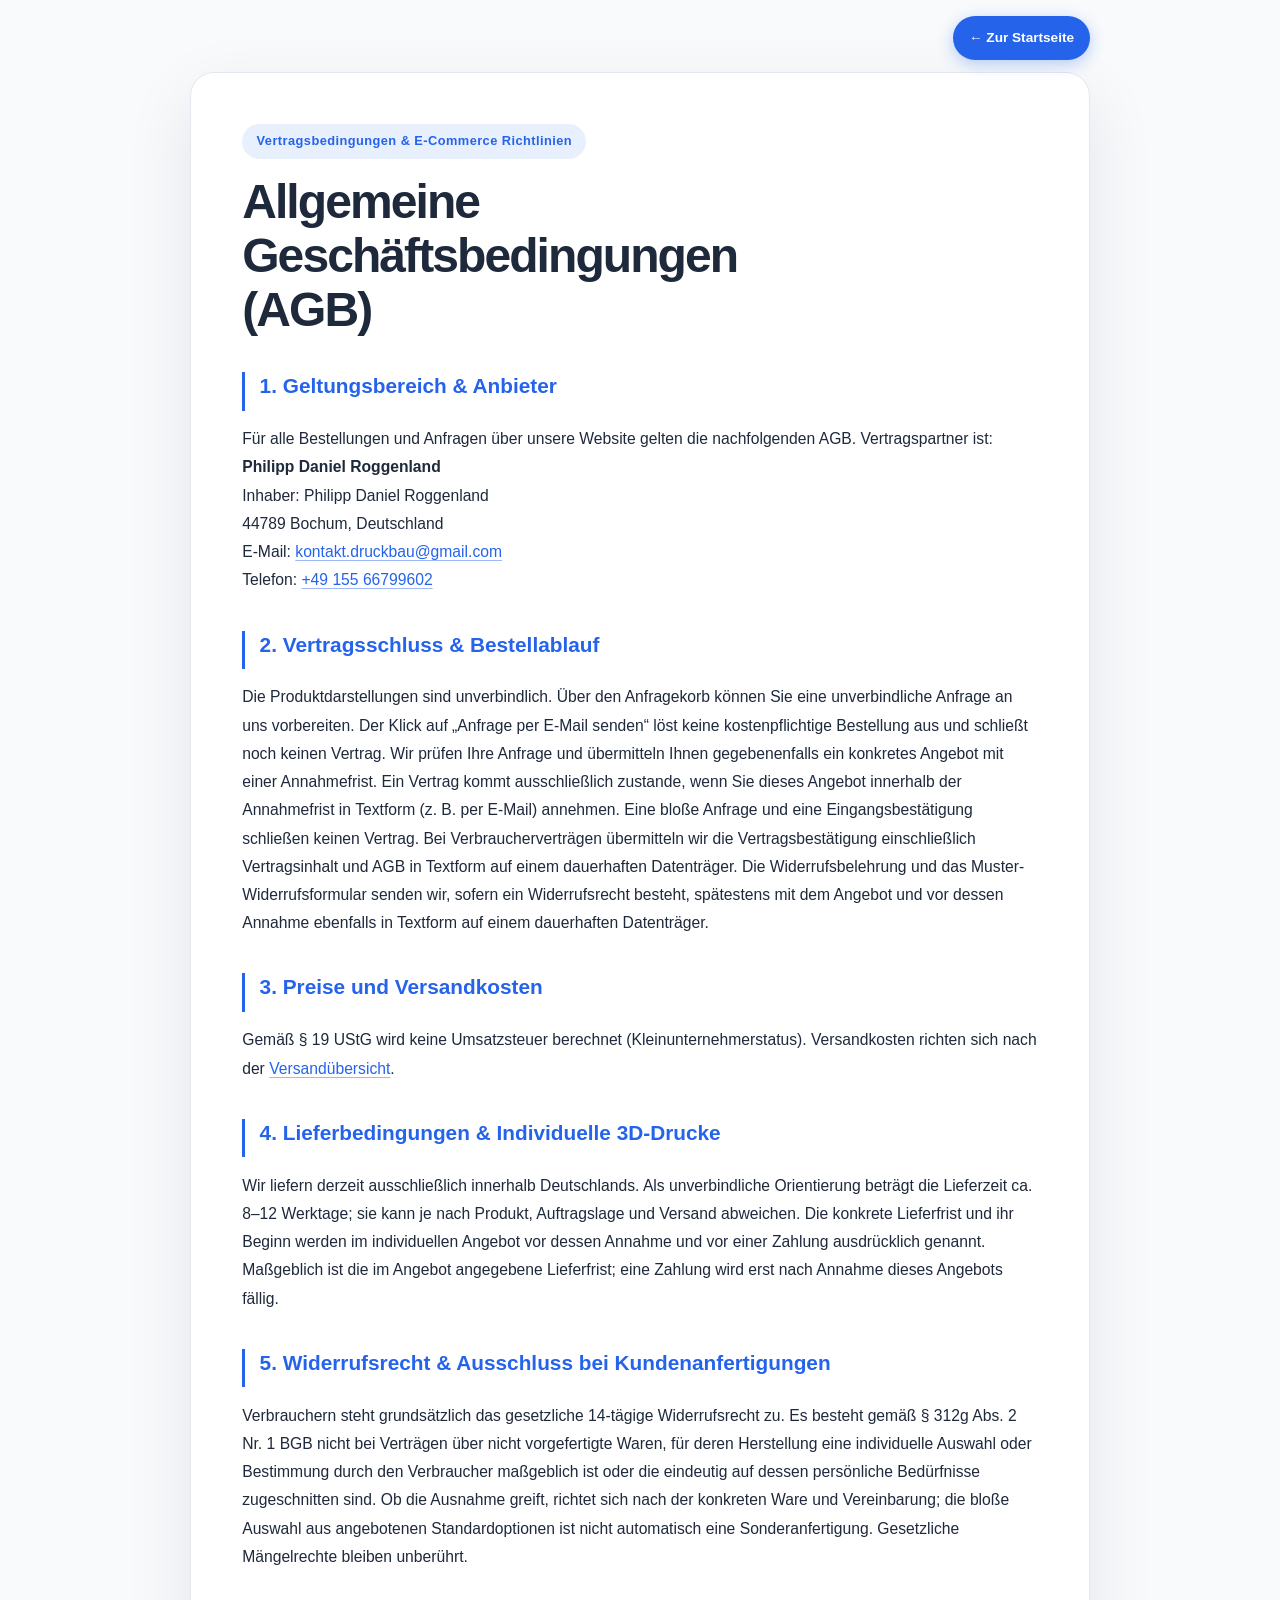
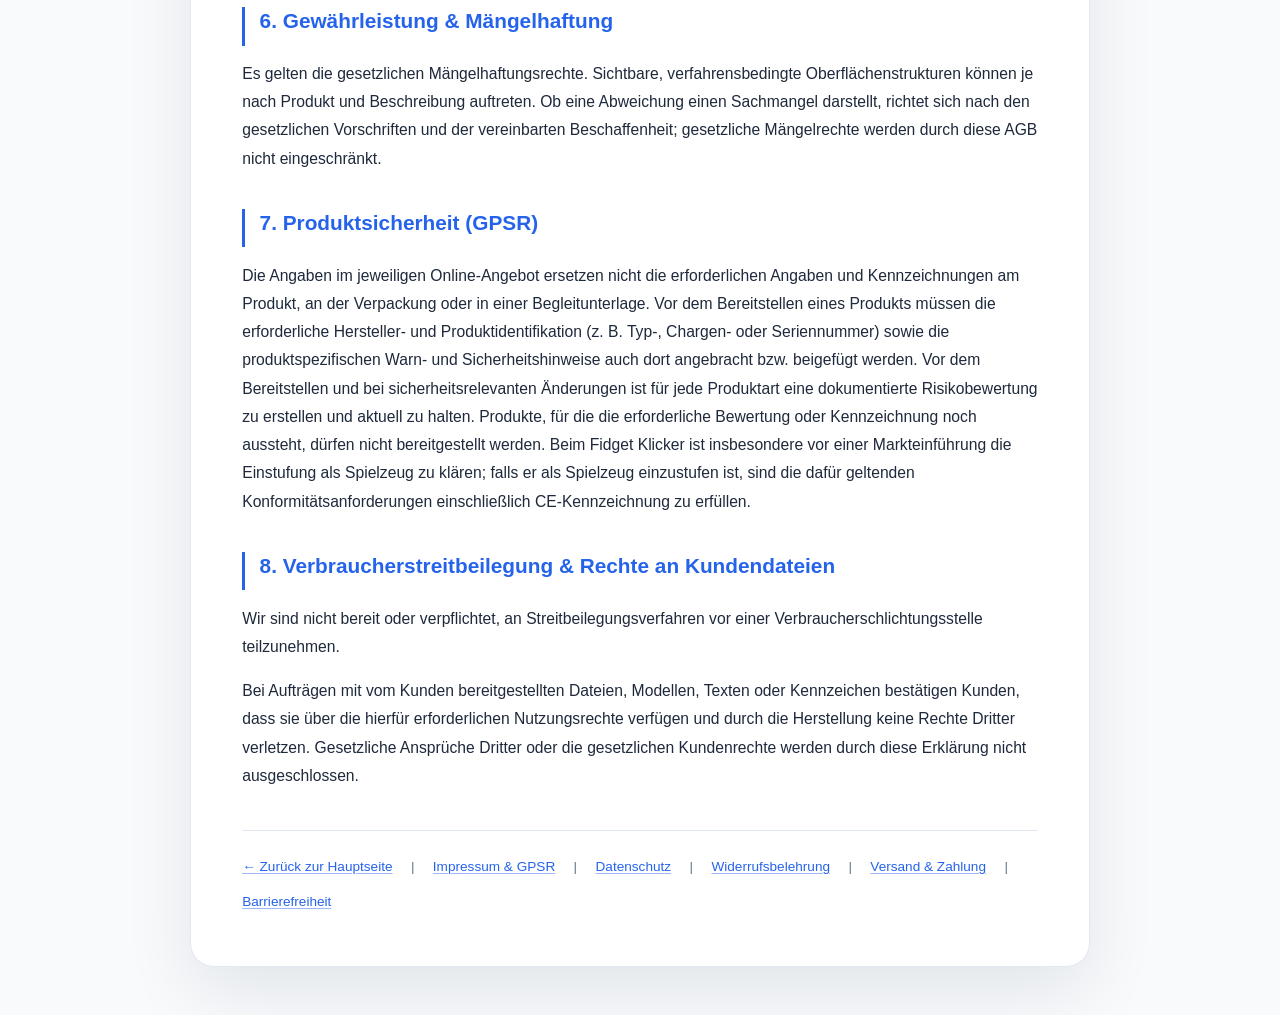
==== agb.html @ 166f6bcd "Add files via upload" ====
<!DOCTYPE html>
<html lang="de">

<head>
    <meta charset="UTF-8">
    <meta name="viewport" content="width=device-width, initial-scale=1.0">
    <title>Druckbau - Allgemeine Geschäftsbedingungen (AGB)</title>
    <link rel="icon" type="image/jpeg" href="logo.jpg">
    <link rel="stylesheet" href="style.css">
    <!-- Security Headers -->
    <meta http-equiv="Content-Security-Policy"
        content="default-src 'self'; script-src 'self'; style-src 'self' 'unsafe-inline'; font-src 'self'; img-src 'self' data:; connect-src 'self'; upgrade-insecure-requests;">
    <meta name="referrer" content="no-referrer-when-downgrade">
    <script src="legal-data.js"></script>
    <style>
        :root {
            --legal-bg: #f8fafc;
            --legal-card: #ffffff;
            --legal-text: #1e293b;
            --legal-muted: #64748b;
            --legal-border: #e2e8f0;
            --legal-primary: #2563eb;
        }

        [data-theme="dark"] {
            --legal-bg: #0f172a;
            --legal-card: #1e293b;
            --legal-text: #f8fafc;
            --legal-muted: #94a3b8;
            --legal-border: #334155;
            --legal-primary: #3b82f6;
        }

        body {
            background-color: var(--legal-bg);
            color: var(--legal-text);
            font-family: 'Inter', sans-serif;
            margin: 0;
            padding: 0;
        }

        .legal-container {
            max-width: 850px;
            margin: 3rem auto;
            padding: 2.5rem;
            background: var(--legal-card);
            border-radius: 16px;
            box-shadow: 0 10px 30px rgba(0, 0, 0, 0.05);
            border: 1px solid var(--legal-border);
        }

        .legal-badge {
            display: inline-block;
            padding: 0.35rem 0.85rem;
            background: rgba(37, 99, 235, 0.1);
            color: var(--legal-primary);
            border-radius: 50px;
            font-size: 0.8rem;
            font-weight: 600;
            margin-bottom: 1rem;
        }

        h1 {
            color: var(--legal-text);
            font-size: 2.2rem;
            margin-bottom: 1.5rem;
            font-weight: 800;
        }

        h2 {
            color: var(--legal-primary);
            font-size: 1.25rem;
            margin-top: 2rem;
            margin-bottom: 0.8rem;
            font-weight: 700;
            border-bottom: 1px solid var(--legal-border);
            padding-bottom: 0.4rem;
        }

        p, ul {
            color: var(--legal-text);
            line-height: 1.7;
            font-size: 0.95rem;
            margin-bottom: 1rem;
        }

        .back-home-fixed {
            position: fixed;
            top: 20px;
            right: 20px;
            background: var(--legal-primary);
            color: white;
            padding: 10px 22px;
            border-radius: 50px;
            text-decoration: none;
            font-weight: 600;
            box-shadow: 0 4px 15px rgba(37, 99, 235, 0.3);
            z-index: 1000;
            font-size: 0.85rem;
            transition: all 0.2s ease;
        }

        .back-home-fixed:hover {
            transform: translateY(-2px);
            box-shadow: 0 6px 20px rgba(37, 99, 235, 0.4);
        }

        a {
            color: var(--legal-primary);
            text-decoration: none;
        }
        a:hover {
            text-decoration: underline;
        }

        .footer-note {
            margin-top: 3rem;
            padding-top: 1.5rem;
            border-top: 1px solid var(--legal-border);
            font-size: 0.85rem;
            color: var(--legal-muted);
        }
    </style>
</head>

<body>
    <a href="index.html" class="back-home-fixed">← Zur Startseite</a>

    <main>
        <div class="legal-container">
            <div class="legal-badge">Vertragsbedingungen & E-Commerce Richtlinien</div>
            <h1>Allgemeine Geschäftsbedingungen (AGB)</h1>

            <h2>1. Geltungsbereich & Anbieter</h2>
            <p>
                Für alle Bestellungen und Anfragen über unsere Website gelten die nachfolgenden AGB. Vertragspartner ist:
                <br><strong><span data-legal="company-name">Philipp Daniel Roggenland</span></strong><br>
                Inhaber: <span data-legal="owner-name">Philipp Daniel Roggenland</span><br>
                <span data-legal="city-line">44789 Bochum, Deutschland</span><br>
                E-Mail: <a href="mailto:kontakt.druckbau@gmail.com" data-legal-mailto="email">kontakt.druckbau@gmail.com</a><br>
                Telefon: <a data-legal-tel="phone" href="tel:+4915566799602"><span data-legal="phone">+49 155 66799602</span></a>
            </p>

            <h2>2. Vertragsschluss & Bestellablauf</h2>
            <p>
                Die Produktdarstellungen sind unverbindlich. Über den Anfragekorb können Sie eine unverbindliche Anfrage an uns vorbereiten. Der Klick auf „Anfrage per E-Mail senden“ löst keine kostenpflichtige Bestellung aus und schließt noch keinen Vertrag. Wir prüfen Ihre Anfrage und übermitteln Ihnen gegebenenfalls ein konkretes Angebot mit einer Annahmefrist. Ein Vertrag kommt ausschließlich zustande, wenn Sie dieses Angebot innerhalb der Annahmefrist in Textform (z. B. per E-Mail) annehmen. Eine bloße Anfrage und eine Eingangsbestätigung schließen keinen Vertrag. Bei Verbraucherverträgen übermitteln wir die Vertragsbestätigung einschließlich Vertragsinhalt und AGB in Textform auf einem dauerhaften Datenträger. Die Widerrufsbelehrung und das Muster-Widerrufsformular senden wir, sofern ein Widerrufsrecht besteht, spätestens mit dem Angebot und vor dessen Annahme ebenfalls in Textform auf einem dauerhaften Datenträger.
            </p>

            <h2>3. Preise und Versandkosten</h2>
            <p>
                <span data-legal="vat-notice">Gemäß § 19 UStG wird keine Umsatzsteuer berechnet (Kleinunternehmerstatus).</span> Versandkosten richten sich nach der <a href="versand.html">Versandübersicht</a>.
            </p>

            <h2>4. Lieferbedingungen & Individuelle 3D-Drucke</h2>
            <p>
                Wir liefern derzeit ausschließlich innerhalb Deutschlands. Als unverbindliche Orientierung beträgt die Lieferzeit ca. 8–12 Werktage; sie kann je nach Produkt, Auftragslage und Versand abweichen. Die konkrete Lieferfrist und ihr Beginn werden im individuellen Angebot vor dessen Annahme und vor einer Zahlung ausdrücklich genannt. Maßgeblich ist die im Angebot angegebene Lieferfrist; eine Zahlung wird erst nach Annahme dieses Angebots fällig.
            </p>

            <h2>5. Widerrufsrecht & Ausschluss bei Kundenanfertigungen</h2>
            <p>
                Verbrauchern steht grundsätzlich das gesetzliche 14-tägige Widerrufsrecht zu. Es besteht gemäß § 312g Abs. 2 Nr. 1 BGB nicht bei Verträgen über nicht vorgefertigte Waren, für deren Herstellung eine individuelle Auswahl oder Bestimmung durch den Verbraucher maßgeblich ist oder die eindeutig auf dessen persönliche Bedürfnisse zugeschnitten sind. Ob die Ausnahme greift, richtet sich nach der konkreten Ware und Vereinbarung; die bloße Auswahl aus angebotenen Standardoptionen ist nicht automatisch eine Sonderanfertigung. Gesetzliche Mängelrechte bleiben unberührt.
            </p>

            <h2>6. Gewährleistung & Mängelhaftung</h2>
            <p>
                Es gelten die gesetzlichen Mängelhaftungsrechte. Sichtbare, verfahrensbedingte Oberflächenstrukturen können je nach Produkt und Beschreibung auftreten. Ob eine Abweichung einen Sachmangel darstellt, richtet sich nach den gesetzlichen Vorschriften und der vereinbarten Beschaffenheit; gesetzliche Mängelrechte werden durch diese AGB nicht eingeschränkt.
            </p>

            <h2>7. Produktsicherheit (GPSR)</h2>
            <p>
                Die Angaben im jeweiligen Online-Angebot ersetzen nicht die erforderlichen Angaben und Kennzeichnungen am Produkt, an der Verpackung oder in einer Begleitunterlage. Vor dem Bereitstellen eines Produkts müssen die erforderliche Hersteller- und Produktidentifikation (z. B. Typ-, Chargen- oder Seriennummer) sowie die produktspezifischen Warn- und Sicherheitshinweise auch dort angebracht bzw. beigefügt werden. Vor dem Bereitstellen und bei sicherheitsrelevanten Änderungen ist für jede Produktart eine dokumentierte Risikobewertung zu erstellen und aktuell zu halten. Produkte, für die die erforderliche Bewertung oder Kennzeichnung noch aussteht, dürfen nicht bereitgestellt werden. Beim Fidget Klicker ist insbesondere vor einer Markteinführung die Einstufung als Spielzeug zu klären; falls er als Spielzeug einzustufen ist, sind die dafür geltenden Konformitätsanforderungen einschließlich CE-Kennzeichnung zu erfüllen.
            </p>

            <h2>8. Verbraucherstreitbeilegung & Rechte an Kundendateien</h2>
            <p>
                Wir sind nicht bereit oder verpflichtet, an Streitbeilegungsverfahren vor einer Verbraucherschlichtungsstelle teilzunehmen.
            </p>
            <p>
                Bei Aufträgen mit vom Kunden bereitgestellten Dateien, Modellen, Texten oder Kennzeichen bestätigen Kunden, dass sie über die hierfür erforderlichen Nutzungsrechte verfügen und durch die Herstellung keine Rechte Dritter verletzen. Gesetzliche Ansprüche Dritter oder die gesetzlichen Kundenrechte werden durch diese Erklärung nicht ausgeschlossen.
            </p>

            <div class="footer-note">
                <a href="index.html">← Zurück zur Hauptseite</a> | <a href="impressum.html">Impressum & GPSR</a> | <a href="datenschutz.html">Datenschutz</a> | <a href="widerruf.html">Widerrufsbelehrung</a> | <a href="versand.html">Versand & Zahlung</a> | <a href="barrierefreiheit.html">Barrierefreiheit</a>
            </div>
        </div>
    </main>
</body>

</html>
---- style.css ----
:root {
    --primary-blue: #2563eb;
    --primary-dark: #1d4ed8;
    --white: #ffffff;
    --bg-light: #f8fafc;
    --bg-white: #ffffff; --bg-card: #ffffff;
    --text-dark: #1e293b;
    --text-light: #64748b;
    --border-color: #e2e8f0;
    --success-color: #10b981;
    --error-color: #ef4444;
    --warning-color: #f59e0b;
    --info-color: #3b82f6;
    --card-shadow: 0 4px 6px -1px rgb(0 0 0 / 0.1);
    --nav-bg: rgba(255, 255, 255, 0.9);
    --accent-blue: #e7f1ff;
    --shadow: 0 4px 6px rgba(0, 0, 0, 0.1);
    --transition: all 0.3s cubic-bezier(0.4, 0, 0.2, 1);
}

[data-theme="dark"] {
    --bg-light: #0f172a;
    --bg-white: #1e293b; --bg-card: #1e293b;
    --text-dark: #f8fafc;
    --text-light: #cbd5e1;
    --border-color: #334155;
    --card-shadow: 0 4px 6px -1px rgb(0 0 0 / 0.5);
    --nav-bg: rgba(15, 23, 42, 0.9);
}

* {
    margin: 0;
    padding: 0;
    box-sizing: border-box;
    font-family: 'Segoe UI', 'Inter', sans-serif;
    transition: background-color 0.3s ease, color 0.3s ease, border-color 0.3s ease;
}

body {
    background-color: var(--bg-light);
    color: var(--text-dark);
    display: flex;
    flex-direction: column;
    min-height: 100vh;
    line-height: 1.6;
}

/* Navbar */
nav {
    background-color: var(--nav-bg);
    padding: 0.5rem 5%;
    display: flex;
    justify-content: space-between;
    align-items: center;
    box-shadow: var(--shadow);
    position: sticky;
    top: 0;
    z-index: 1000;
    backdrop-filter: blur(10px);
    border-bottom: 1px solid var(--border-color);
}

.nav-left {
    display: flex;
    align-items: center;
    gap: 1rem;
}

.logo {
    height: 80px;
    width: auto;
}

.nav-links {
    display: flex;
    gap: 2rem;
    list-style: none;
}

.nav-links li a {
    text-decoration: none;
    color: var(--text-dark);
    font-weight: 500;
    font-size: 1rem;
    display: block;
    padding: 0.5rem 0.2rem;
    transition: var(--transition);
}

.nav-links li a:hover,
.nav-links li a.active {
    color: var(--primary-blue);
}

.cart-icon-container {
    position: relative;
    cursor: pointer;
}

.cart-icon-container svg {
    width: 24px;
    height: 24px;
    color: var(--text-dark);
    transition: var(--transition);
}

.cart-icon-container:hover svg {
    color: var(--primary-blue);
}

.cart-count {
    position: absolute;
    top: -8px;
    right: -8px;
    background-color: var(--primary-blue);
    color: var(--white);
    font-size: 0.75rem;
    width: 18px;
    height: 18px;
    border-radius: 50%;
    display: flex;
    justify-content: center;
    align-items: center;
}

.wishlist-icon-container {
    position: relative;
    cursor: pointer;
    margin-right: 0.5rem;
}

.wishlist-icon-container svg {
    width: 24px;
    height: 24px;
    color: var(--text-dark);
    transition: var(--transition);
}

.wishlist-icon-container:hover svg {
    color: #ff4757;
}

.wishlist-count {
    position: absolute;
    top: -8px;
    right: -8px;
    background-color: #ff4757;
    color: var(--white);
    font-size: 0.75rem;
    width: 18px;
    height: 18px;
    border-radius: 50%;
    display: flex;
    justify-content: center;
    align-items: center;
}

/* Dropdown Menu Styles */
.dropdown {
    position: relative;
}

.dropdown-toggle {
    display: flex;
    align-items: center;
    gap: 0.3rem;
    cursor: pointer;
}

.arrow {
    font-size: 0.7rem;
    transition: transform 0.3s ease;
}

.dropdown:hover .arrow {
    transform: rotate(180deg);
}

.dropdown-menu {
    position: absolute;
    top: calc(100% - 5px);
    left: 50%;
    transform: translateX(-50%) translateY(10px);
    background-color: var(--nav-bg);
    min-width: 220px;
    box-shadow: var(--shadow);
    border: 1px solid var(--border-color);
    border-radius: 8px;
    list-style: none;
    padding: 0.5rem 0;
    opacity: 0;
    visibility: hidden;
    transition: var(--transition);
    backdrop-filter: blur(10px);
    z-index: 1001;
}

/* Bridge the gap between link and menu */
.dropdown::after {
    content: '';
    position: absolute;
    top: 100%;
    left: 0;
    width: 100%;
    height: 15px;
    background: transparent;
    display: none;
}

.dropdown:hover::after {
    display: block;
}

.dropdown:hover .dropdown-menu,
.dropdown.show .dropdown-menu {
    opacity: 1;
    visibility: visible;
    transform: translateX(-50%) translateY(0);
}

.dropdown.show .arrow {
    transform: rotate(180deg);
}

.dropdown-menu li {
    width: 100%;
}

.dropdown-menu li a {
    display: block;
    padding: 0.8rem 1.5rem;
    width: 100%;
    color: var(--text-dark);
}

.dropdown-menu li a:hover {
    background-color: var(--accent-blue);
    color: var(--primary-blue);
}

[data-theme="dark"] .dropdown-menu {
    background-color: var(--nav-bg);
}

/* Sections */
main {
    flex: 1;
}

section {
    display: none;
    padding: 2rem 5%;
    animation: fadeIn 0.5s ease;
}

section.active {
    display: block;
}

@keyframes fadeIn {
    from {
        opacity: 0;
        transform: translateY(10px);
    }

    to {
        opacity: 1;
        transform: translateY(0);
    }
}

/* Home Section */
#home {
    position: relative;
    min-height: 85vh;
    display: flex;
    flex-direction: column;
    justify-content: center;
    align-items: center;
    text-align: center;
    color: var(--white);
    background: linear-gradient(135deg, rgba(15, 23, 42, 0.8), rgba(29, 78, 216, 0.7)), url('background.png');
    background-size: cover;
    background-position: center;
    padding: 4rem 1.5rem;
    gap: 2.5rem;
}

.hero-content {
    max-width: 800px;
    display: flex;
    flex-direction: column;
    align-items: center;
}

.hero-badge {
    display: inline-flex;
    align-items: center;
    gap: 0.5rem;
    padding: 0.45rem 1.25rem;
    background: rgba(255, 255, 255, 0.15);
    backdrop-filter: blur(12px);
    -webkit-backdrop-filter: blur(12px);
    border: 1px solid rgba(255, 255, 255, 0.25);
    border-radius: 50px;
    font-size: 0.85rem;
    font-weight: 600;
    color: #f1f5f9;
    margin-bottom: 1.5rem;
    box-shadow: 0 4px 20px rgba(0, 0, 0, 0.1);
}

.gradient-text {
    background: linear-gradient(135deg, #60a5fa, #ffffff);
    -webkit-background-clip: text;
    -webkit-text-fill-color: transparent;
}

#home h1 {
    font-size: 3.5rem;
    font-weight: 800;
    margin-bottom: 0.8rem;
    line-height: 1.15;
    text-shadow: 0 2px 10px rgba(0, 0, 0, 0.3);
}

#home .hero-subtitle {
    font-size: 1.35rem;
    font-weight: 500;
    opacity: 0.95;
    margin-bottom: 0.8rem;
}

#home .hero-description {
    font-size: 1.05rem;
    line-height: 1.6;
    opacity: 0.85;
    max-width: 620px;
    margin-bottom: 2rem;
}

.social-links-row {
    display: flex;
    gap: 1rem;
    justify-content: center;
    flex-wrap: wrap;
    align-items: center;
}

.social-link-item {
    display: inline-flex;
    align-items: center;
    gap: 0.6rem;
    padding: 0.7rem 1.4rem;
    background: rgba(255, 255, 255, 0.12);
    backdrop-filter: blur(12px);
    -webkit-backdrop-filter: blur(12px);
    border: 1px solid rgba(255, 255, 255, 0.2);
    border-radius: 50px;
    text-decoration: none;
    font-weight: 600;
    font-size: 0.9rem;
    color: white;
    transition: all 0.3s cubic-bezier(0.4, 0, 0.2, 1);
}

.social-link-item:hover {
    transform: translateY(-3px);
    background: rgba(255, 255, 255, 0.22);
    border-color: rgba(255, 255, 255, 0.4);
    box-shadow: 0 8px 25px rgba(0, 0, 0, 0.25);
}

.social-link-item.youtube svg { color: #ff4d4d; }
.social-link-item.discord svg { color: #5865F2; }
.social-link-item.instagram svg { color: #f472b6; }

/* Products Section */
.products-grid {
    display: grid;
    grid-template-columns: repeat(auto-fit, minmax(280px, 1fr));
    gap: 2rem;
    margin-top: 2rem;
}

.product-card {
    background: var(--bg-white);
    border-radius: 20px;
    padding: 1.5rem;
    box-shadow: 0 8px 24px rgba(0,0,0,0.04);
    transition: all 0.4s cubic-bezier(0.165, 0.84, 0.44, 1);
    border: 1px solid var(--border-color);
    display: flex;
    flex-direction: column;
    justify-content: space-between;
    position: relative;
}

.product-card--custom {
    grid-column: 1 / -1;
    border: 1px solid color-mix(in srgb, var(--primary-blue) 48%, var(--border-color));
    background: var(--bg-white);
    scroll-margin-top: 1.25rem;
    overflow: hidden;
    gap: 0.45rem;
    box-shadow: 0 16px 44px rgba(37, 99, 235, 0.1);
}

.custom-card-header {
    display: flex;
    align-items: center;
    justify-content: space-between;
    gap: 1.5rem;
    margin: -1.5rem -1.5rem 0.55rem;
    padding: 1.5rem;
    border-bottom: 1px solid var(--border-color);
    background:
        radial-gradient(ellipse at top right, color-mix(in srgb, var(--primary-blue) 13%, transparent), transparent 62%),
        var(--bg-light);
}

.custom-card-heading {
    min-width: 0;
}

.custom-card-heading .product-category {
    margin: 0.55rem 0 0.35rem;
    color: var(--primary-blue);
    font-weight: 700;
}

.custom-card-heading h3 {
    margin: 0 0 0.4rem;
    color: var(--text-dark);
    font-size: clamp(1.35rem, 3vw, 1.8rem);
}

.custom-card-heading p {
    max-width: 62ch;
    margin: 0;
    color: var(--text-light);
    line-height: 1.55;
}

.custom-card-meta {
    display: grid;
    flex: 0 0 auto;
    gap: 0.5rem;
    justify-items: end;
}

.custom-price-tag,
.custom-delivery-tag {
    padding: 0.55rem 0.8rem;
    border: 1px solid var(--border-color);
    border-radius: 999px;
    background: var(--bg-white);
    color: var(--text-dark);
    font-size: 0.82rem;
    font-weight: 700;
    text-align: center;
}

.custom-price-tag {
    border-color: color-mix(in srgb, var(--primary-blue) 36%, var(--border-color));
    color: var(--primary-blue);
}

.custom-product-badge {
    display: inline-flex;
    align-items: center;
    width: fit-content;
    padding: 0.3rem 0.65rem;
    border-radius: 999px;
    background: var(--primary-blue);
    color: #fff;
    font-size: 0.78rem;
    font-weight: 700;
}

.custom-inquiry-note {
    margin: 0.25rem 0 0.35rem;
    padding: 0.7rem 0.85rem;
    border-left: 3px solid var(--primary-blue);
    border-radius: 0 8px 8px 0;
    background: var(--bg-light);
    color: var(--text-dark);
    font-size: 0.88rem;
    line-height: 1.5;
}

.custom-rights-warning,
.custom-withdrawal-note {
    margin: 0.2rem 0;
    padding: 0.8rem 0.9rem;
    border: 1px solid var(--border-color);
    border-radius: 8px;
    background: var(--bg-light);
    color: var(--text-dark);
    font-size: 0.86rem;
    line-height: 1.5;
}

.custom-project-section {
    display: block !important;
    flex: 0 0 100%;
    width: 100%;
    margin-top: 0.5rem;
    border-radius: 20px;
    background: var(--bg-white);
    color: var(--text-dark);
    text-align: left;
}

#home #custom {
    display: block !important;
}

.custom-project-intro {
    width: min(100%, 1100px);
    margin: 0 auto;
}

.custom-project-eyebrow {
    display: inline-block;
    margin-bottom: 0.5rem;
    color: var(--primary-blue);
    font-size: 0.85rem;
    font-weight: 700;
    letter-spacing: 0.04em;
    text-transform: uppercase;
}

.custom-project-section h2,
.custom-project-section h3 {
    color: var(--text-dark);
}

.custom-project-section h2 {
    margin: 0 0 0.75rem;
    font-size: clamp(1.8rem, 4vw, 2.5rem);
}

.custom-project-section h3 {
    margin: 1.5rem 0 0.8rem;
}

.custom-project-section p {
    color: var(--text-light);
    line-height: 1.6;
}

.custom-process-grid {
    display: grid;
    grid-template-columns: repeat(3, minmax(0, 1fr));
    gap: 1rem;
    margin: 1rem 0 1.25rem;
}

.custom-process-step {
    padding: 1rem;
    border: 1px solid var(--border-color);
    border-radius: 12px;
    background: var(--bg-light);
}

.custom-process-step h4 {
    margin: 0 0 0.5rem;
    color: var(--text-dark);
}

.custom-process-step p {
    margin: 0;
    font-size: 0.9rem;
}

.custom-project-cta {
    display: inline-block;
    text-decoration: none;
}

.custom-project-form {
    display: grid;
    gap: 1rem;
    margin-top: 1rem;
}

.custom-form-group {
    display: grid;
    gap: 0.9rem;
    min-width: 0;
    margin: 0;
    padding: 1rem 1.1rem 1.1rem;
    border: 1px solid var(--border-color);
    border-radius: 12px;
    background: var(--bg-light);
}

.custom-form-group > legend {
    padding: 0 0.45rem;
    color: var(--text-dark);
    font-size: 1rem;
    font-weight: 700;
}

.custom-form-group .custom-field {
    min-width: 0;
}

.custom-project-form .option-group {
    display: flex;
    flex-direction: column;
    gap: 0.35rem;
}

.custom-project-form label,
.custom-choice-fieldset legend {
    color: var(--text-dark);
    font-size: 0.92rem;
    font-weight: 600;
}

.custom-project-form .qty-input {
    width: 100%;
    min-height: 44px;
    padding: 0.65rem 0.75rem;
    border: 1px solid var(--border-color);
    border-radius: 8px;
    background: var(--bg-white);
    color: var(--text-dark);
    font: inherit;
}

.custom-project-form textarea.qty-input {
    min-height: 110px;
    resize: vertical;
}

.custom-form-row {
    display: grid;
    grid-template-columns: repeat(2, minmax(0, 1fr));
    gap: 1rem;
}

.custom-measurement-row {
    grid-template-columns: minmax(0, 1fr) minmax(110px, 0.35fr);
}

.custom-required-note,
.field-hint {
    margin: 0;
    color: var(--text-light);
    font-size: 0.82rem;
    line-height: 1.45;
}

.custom-choice-fieldset {
    display: flex;
    flex-wrap: wrap;
    gap: 0.75rem 1.25rem;
    margin: 0;
    padding: 0.9rem;
    border: 1px solid var(--border-color);
    border-radius: 8px;
}

.custom-choice-fieldset legend {
    padding: 0 0.25rem;
}

.custom-choice-option {
    display: flex;
    align-items: flex-start;
    gap: 0.55rem;
    min-height: 24px;
    font-weight: 400 !important;
    line-height: 1.45;
}

.custom-choice-option input {
    flex: 0 0 auto;
    width: 18px;
    height: 18px;
    margin: 0.1rem 0 0;
    accent-color: var(--primary-blue);
}

.custom-rights-field {
    padding: 0.8rem;
    border: 1px solid var(--border-color);
    border-radius: 8px;
}

.custom-project-form .form-error {
    display: block;
    min-height: 0;
    color: #b91c1c;
}

.custom-project-form .qty-input.error {
    border-color: #b91c1c;
}

[data-theme="dark"] .custom-project-form .form-error {
    color: #fca5a5;
}

.custom-project-form .qty-input:focus-visible,
.custom-choice-option input:focus-visible,
.custom-project-cta:focus-visible,
.hero-btn:focus-visible {
    outline: 3px solid var(--primary-blue);
    outline-offset: 3px;
}

.product-card--custom .add-custom-btn {
    min-height: 50px;
    border-radius: 10px;
    font-size: 1rem !important;
    font-weight: 700;
    box-shadow: 0 6px 16px rgba(37, 99, 235, 0.18);
}

.checkout-custom-details {
    margin: 0.35rem 0 0.6rem;
    padding-left: 0.8rem;
    color: var(--text-light);
    font-size: 0.88rem;
    line-height: 1.55;
}

.product-card::after {
    content: '';
    position: absolute;
    top: 0; left: 0; right: 0; bottom: 0;
    border-radius: 20px;
    box-shadow: 0 20px 40px rgba(37, 99, 235, 0.12);
    opacity: 0;
    transition: all 0.4s cubic-bezier(0.165, 0.84, 0.44, 1);
    z-index: -1;
}

.product-card:hover {
    transform: translateY(-8px) scale(1.01);
}

.product-card:hover::after {
    opacity: 1;
}

.product-gallery {
    margin-bottom: 1rem;
}

.main-image-container {
    position: relative;
    overflow: hidden;
    border-radius: 12px;
    background: #f8f8f8;
    aspect-ratio: 1 / 1;
    display: flex;
    align-items: center;
    justify-content: center;
}

.product-card--coming-soon .main-img {
    filter: blur(8px);
    opacity: 0.82;
    transform: scale(1.2);
}

.product-card--coming-soon {
    align-self: start;
    height: fit-content;
    justify-content: flex-start;
}

.product-card--coming-soon .product-gallery {
    width: 100%;
}

.product-card--coming-soon .main-image-container {
    aspect-ratio: 4 / 3;
}

.coming-soon-badge {
    position: absolute;
    z-index: 6;
    top: 50%;
    left: 50%;
    padding: 0.65rem 1.4rem;
    transform: translate(-50%, -50%) rotate(-6deg);
    background: #ffdc00;
    color: #282000;
    border: 3px solid #fff;
    border-radius: 8px;
    box-shadow: 0 6px 20px rgba(0, 0, 0, 0.28);
    font-size: 1.15rem;
    font-weight: 900;
    letter-spacing: 0.14em;
    text-shadow: 0 1px 0 rgba(255, 255, 255, 0.35);
}

.coming-soon-message {
    margin: 0.35rem 0 0;
    padding: 0.75rem 0.85rem;
    border-left: 4px solid #e4bd00;
    border-radius: 6px;
    background: #fff8cc;
    color: #493d00;
    font-size: 0.9rem;
    font-weight: 600;
    line-height: 1.45;
}

.product-card--coming-soon .product-info {
    margin-top: 0.25rem;
}

.product-card--coming-soon .product-category {
    margin-bottom: 0.25rem;
}

.product-card--coming-soon h3 {
    margin-bottom: 0.4rem;
}

.product-compliance-info {
    display: block;
    margin-top: 0.8rem;
    padding: 0;
    border: 1px solid var(--border-color);
    border-radius: 12px;
    background: var(--bg-light);
    color: var(--text-dark);
    font-size: 0.78rem;
    line-height: 1.55;
    animation: none;
}

.product-compliance-summary {
    padding: 0.85rem 0.9rem;
    color: var(--text-dark);
    font-weight: 700;
    cursor: pointer;
    list-style: none;
}

.product-compliance-summary::-webkit-details-marker {
    display: none;
}

.product-compliance-summary::after {
    content: "+";
    float: right;
    margin-left: 0.75rem;
    color: var(--primary-blue);
    font-size: 1rem;
    line-height: 1.2;
}

.product-compliance-info[open] .product-compliance-summary::after {
    content: "−";
}

.product-compliance-content {
    padding: 0 0.9rem 0.9rem;
}

.product-compliance-content .product-safety-info {
    margin: 0 0 0.75rem;
    color: var(--text-dark);
}

.product-manufacturer-details {
    display: grid;
    gap: 0.45rem;
    margin: 0;
}

.product-manufacturer-details > div {
    display: grid;
    grid-template-columns: minmax(7.5rem, 0.8fr) minmax(0, 1.5fr);
    gap: 0.6rem;
}

.product-manufacturer-details dt {
    color: var(--text-light);
    font-weight: 700;
}

.product-manufacturer-details dd {
    margin: 0;
    overflow-wrap: anywhere;
}

.product-manufacturer-details a {
    color: var(--primary-blue);
    text-decoration: underline;
    text-underline-offset: 0.15em;
}

.product-classification-note {
    margin: 0 0 0.75rem;
    padding: 0.7rem;
    border-left: 3px solid #d6a900;
    border-radius: 5px;
    background: #fff8cc;
    color: #493d00;
}

@media (max-width: 600px) {
    .product-manufacturer-details > div {
        grid-template-columns: 1fr;
        gap: 0.1rem;
    }
}

.main-img {
    width: 100%;
    height: 100%;
    object-fit: contain;
    transition: transform 0.3s ease;
}

.thumbnail-row {
    display: flex;
    gap: 8px;
    margin-top: 8px;
    overflow-x: auto;
    padding-bottom: 5px;
}

.thumbnail {
    width: 60px;
    height: 60px;
    object-fit: cover;
    border-radius: 8px;
    cursor: pointer;
    border: 2px solid transparent;
    transition: all 0.2s ease;
    opacity: 0.7;
}

.thumbnail:hover {
    opacity: 1;
    transform: scale(1.05);
}

.thumbnail.active {
    border-color: var(--primary-blue);
    opacity: 1;
    box-shadow: 0 0 8px rgba(0, 174, 239, 0.4);
}

.wishlist-btn {
    position: absolute;
    top: 1rem;
    right: 1rem;
    background: white;
    border: 1px solid var(--border-color);
    border-radius: 50%;
    width: 36px;
    height: 36px;
    display: flex;
    justify-content: center;
    align-items: center;
    cursor: pointer;
    z-index: 10;
    transition: var(--transition);
    box-shadow: var(--shadow);
}

.wishlist-btn svg {
    width: 20px;
    height: 20px;
    color: var(--text-light);
}

.wishlist-btn.active svg {
    color: #ff4757;
    fill: #ff4757;
}

.wishlist-btn:hover {
    transform: scale(1.1);
}

.product-card h3 {
    color: var(--primary-blue);
    margin-bottom: 0.5rem;
}

.price {
    font-size: 1.25rem;
    font-weight: bold;
    color: var(--text-dark);
    margin-bottom: 1.5rem;
    display: block;
}

.product-options {
    margin-bottom: 1.5rem;
}

.option-group {
    margin-bottom: 1rem;
}

.option-group label {
    display: block;
    margin-bottom: 0.5rem;
    font-size: 0.9rem;
    color: var(--text-light);
}

.gallery-container {
    position: relative;
    overflow: hidden;
    border-radius: 8px;
    margin-bottom: 1rem;
}

.tint-layer {
    position: absolute;
    top: 0;
    left: 0;
    width: 100%;
    height: 100%;
    pointer-events: none;
    z-index: 5;
    mix-blend-mode: multiply;
    /* Or 'color' / 'overlay' depending on look */
    transition: background 0.5s ease;
    border-radius: 8px;
}

select,
.qty-input {
    width: 100%;
    padding: 0.8rem;
    border: 1px solid #ddd;
    border-radius: 6px;
    background-color: #f9f9f9;
    font-size: 1rem;
}

.color-preview-container {
    display: flex;
    align-items: center;
    gap: 10px;
}

.color-preview {
    width: 24px;
    height: 24px;
    border-radius: 50%;
    border: 1px solid #ddd;
    box-shadow: inset 0 2px 4px rgba(0, 0, 0, 0.1);
}

/* Colors for preview */
.preview-blue {
    background-color: #00AEEF;
}

.preview-white {
    background-color: #ffffff;
}

.preview-black {
    background-color: #000000;
}

.preview-green {
    background-color: #28a745;
}

.preview-orange {
    background-color: #fd7e14;
}

.preview-trans-blue {
    background-color: rgba(0, 0, 255, 0.5);
    background-image: linear-gradient(45deg, #ccc 25%, transparent 25%, transparent 75%, #ccc 75%, #ccc), linear-gradient(45deg, #ccc 25%, transparent 25%, transparent 75%, #ccc 75%, #ccc);
    background-size: 10px 10px;
    background-position: 0 0, 5px 5px;
    box-shadow: inset 0 0 0 20px rgba(0, 174, 239, 0.6);
    /* Cyan-Blue tint */
}

.preview-trans-green {
    background-color: rgba(0, 255, 0, 0.5);
    background-image: linear-gradient(45deg, #ccc 25%, transparent 25%, transparent 75%, #ccc 75%, #ccc), linear-gradient(45deg, #ccc 25%, transparent 25%, transparent 75%, #ccc 75%, #ccc);
    background-size: 10px 10px;
    background-position: 0 0, 5px 5px;
    box-shadow: inset 0 0 0 20px rgba(40, 167, 69, 0.6);
}

.preview-trans-yellow {
    background-color: rgba(255, 255, 0, 0.5);
    background-image: linear-gradient(45deg, #ccc 25%, transparent 25%, transparent 75%, #ccc 75%, #ccc), linear-gradient(45deg, #ccc 25%, transparent 25%, transparent 75%, #ccc 75%, #ccc);
    background-size: 10px 10px;
    background-position: 0 0, 5px 5px;
    box-shadow: inset 0 0 0 20px rgba(255, 255, 0, 0.6);
}

.preview-trans-red {
    background-color: rgba(255, 0, 0, 0.5);
    background-image: linear-gradient(45deg, #ccc 25%, transparent 25%, transparent 75%, #ccc 75%, #ccc), linear-gradient(45deg, #ccc 25%, transparent 25%, transparent 75%, #ccc 75%, #ccc);
    background-size: 10px 10px;
    background-position: 0 0, 5px 5px;
    box-shadow: inset 0 0 0 20px rgba(220, 53, 69, 0.6);
}

.preview-grey {
    background-color: #808080;
}

.preview-brown {
    background-color: #8B4513;
}

.preview-custom {
    background: conic-gradient(red, orange, yellow, green, blue, indigo, violet, red);
}

.warning-msg {
    margin-top: 5px;
    font-size: 0.85rem;
    color: #856404;
    background-color: #fff3cd;
    border: 1px solid #ffeeba;
    padding: 8px;
    border-radius: 4px;
}

.file-warning-box {
    margin-top: 10px;
    font-size: 0.85rem;
    color: #856404;
    background-color: #fff3cd;
    border: 1px solid #ffeeba;
    padding: 10px;
    border-radius: 8px;
    display: flex;
    align-items: flex-start;
    gap: 10px;
    line-height: 1.4;
    word-wrap: break-word;
    /* Ensure single long words break if needed */
    overflow-wrap: anywhere;
}

.file-warning-box span {
    flex: 1;
    min-width: 0;
    /* Critical for flex child wrapping */
}

.file-warning-box svg {
    flex-shrink: 0;
    margin-top: 2px;
}

.selected-files-list {
    margin-top: 8px;
    font-size: 0.85rem;
    color: var(--text-dark);
    max-height: 100px;
    overflow-y: auto;
    padding-left: 1.2rem;
}

.selected-files-list li {
    margin-bottom: 4px;
    display: flex;
    justify-content: space-between;
    align-items: center;
    background: #fff;
    padding: 4px 8px;
    border-radius: 4px;
    border: 1px solid #ddd;
}

.remove-file-btn {
    background: none;
    border: none;
    color: #dc3545;
    cursor: pointer;
    font-weight: bold;
    padding: 0 4px;
    font-size: 1.1rem;
    line-height: 1;
}

.remove-file-btn:hover {
    color: #a71d2a;
    transform: scale(1.2);
}

.add-btn {
    width: 100%;
    padding: 1rem;
    background-color: var(--primary-blue);
    color: var(--white);
    border: none;
    border-radius: 6px;
    font-weight: 600;
    cursor: pointer;
    transition: var(--transition);
}

.add-btn:hover {
    background-color: var(--secondary-blue);
}

/* Wishlist Section */
.wishlist-empty {
    text-align: center;
    padding: 3rem;
    background: var(--bg-white);
    border-radius: 12px;
    box-shadow: var(--shadow);
}

.wishlist-empty h2 {
    margin-bottom: 1rem;
    color: var(--text-light);
}

/* Cart Section */
.cart-container {
    max-width: 800px;
    margin: 0 auto;
    background: var(--white);
    padding: 2rem;
    border-radius: 12px;
    box-shadow: var(--shadow);
}

.cart-items {
    margin-bottom: 2rem;
}

.cart-item {
    display: flex;
    justify-content: space-between;
    align-items: center;
    padding: 1rem 0;
    border-bottom: 1px solid #eee;
}

.cart-item-details h4 {
    color: var(--text-dark);
}

.cart-item-info {
    font-size: 0.9rem;
    color: var(--text-light);
}

.remove-btn {
    background: none;
    border: none;
    cursor: pointer;
    color: #dc3545;
    padding: 0.5rem;
    transition: var(--transition);
}

.remove-btn:hover {
    color: #bd2130;
    transform: scale(1.1);
}

.cart-summary {
    background-color: var(--accent-blue);
    padding: 1.5rem;
    border-radius: 8px;
}

.summary-row {
    display: flex;
    justify-content: space-between;
    margin-bottom: 0.5rem;
    color: var(--text-dark);
}

.summary-row.total {
    margin-top: 1rem;
    padding-top: 1rem;
    border-top: 1px solid #ccc;
    font-weight: bold;
    font-size: 1.2rem;
    color: var(--primary-blue);
}

.checkout-btn {
    width: 100%;
    margin-top: 1.5rem;
    padding: 1rem;
    background-color: var(--primary-blue);
    color: var(--white);
    border: none;
    border-radius: 6px;
    font-weight: bold;
    font-size: 1.1rem;
    cursor: pointer;
    transition: var(--transition);
}

.checkout-btn:hover {
    background-color: var(--secondary-blue);
}

/* Contact Section */
.contact-container {
    max-width: 600px;
    margin: 0 auto;
    background: var(--white);
    padding: 3rem;
    border-radius: 12px;
    box-shadow: var(--shadow);
    text-align: center;
}

.contact-form {
    display: flex;
    flex-direction: column;
    gap: 1rem;
    margin-top: 2rem;
}

.contact-form textarea {
    width: 100%;
    padding: 1rem;
    border: 1px solid #ddd;
    border-radius: 6px;
    min-height: 150px;
    margin-bottom: 1rem;
    font-size: 1rem;
}

.contact-btn {
    padding: 1rem;
    background-color: var(--primary-blue);
    color: var(--white);
    border: none;
    border-radius: 6px;
    font-weight: bold;
    cursor: pointer;
    transition: var(--transition);
    text-decoration: none;
    display: inline-block;
}

.contact-btn:hover {
    background-color: var(--secondary-blue);
}

.hp-field {
    position: absolute;
    left: -5000px;
    top: auto;
    width: 1px;
    height: 1px;
    overflow: hidden;
}

/* Responsive */
@media (max-width: 768px) {
    nav {
        flex-direction: column;
        gap: 1rem;
    }

    .nav-links {
        gap: 1rem;
        flex-wrap: wrap;
        justify-content: center;
    }
    
    .dropdown {
        width: 100%;
        text-align: center;
    }
    
    .dropdown-menu {
        position: static;
        transform: none;
        box-shadow: none;
        border: none;
        visibility: hidden;
        opacity: 0;
        height: 0;
        overflow: hidden;
        padding: 0;
        width: 100%;
    }
    .dropdown.show .dropdown-menu {
        visibility: visible;
        opacity: 1;
        height: auto;
        padding: 0.5rem 0;
    }

    #home h1 {
        font-size: 2.5rem;
    }

    /* Increase image sizes on mobile by reducing padding */
    section {
        padding: 1rem 3%;
    }

    .products-grid {
        gap: 1rem;
    }

    .product-card {
        padding: 0.8rem;
    }

    .thumbnail {
        width: 80px;
        height: 80px;
    }
}

/* Gallery Styles */
.gallery-container {
    width: 100%;
    overflow-x: auto;
    padding-bottom: 10px;
    margin-bottom: 1rem;
    -webkit-overflow-scrolling: touch;
    /* smooth scrolling on iOS */
    scrollbar-width: thin;
}

.gallery-slide {
    display: flex;
    gap: 10px;
}

.gallery-img {
    height: 100px;
    width: auto;
    cursor: pointer;
    border-radius: 4px;
    transition: transform 0.2s ease;
    display: block;
    /* Fix for whitespace */
    border: 1px solid #eee;
}

.gallery-item {
    position: relative;
    display: inline-block;
    flex-shrink: 0;
    cursor: pointer;
}

.maximize-icon {
    position: absolute;
    bottom: 5px;
    right: 5px;
    background-color: rgba(0, 0, 0, 0.6);
    color: white;
    width: 24px;
    height: 24px;
    border-radius: 4px;
    display: flex;
    justify-content: center;
    align-items: center;
    cursor: pointer;
    opacity: 0.8;
    transition: opacity 0.2s;
    /* pointer-events removed to ensure clicks work */
}

.gallery-item:hover .maximize-icon {
    opacity: 1;
    background-color: rgba(0, 123, 255, 0.8);
}

.gallery-item:hover .gallery-img {
    transform: scale(1.02);
    box-shadow: 0 2px 5px rgba(0, 0, 0, 0.2);
}

/* Lightbox Styles */
.lightbox {
    display: none;
    position: fixed;
    z-index: 1000;
    left: 0;
    top: 0;
    width: 100%;
    height: 100%;
    overflow: auto;
    background-color: rgba(0, 0, 0, 0.9);
    justify-content: center;
    align-items: center;
    flex-direction: column;
}

.lightbox-content {
    margin: auto;
    display: block;
    width: 80%;
    max-width: 900px;
    max-height: 80vh;
    object-fit: contain;
    border-radius: 8px;
    border: 2px solid white;
}

.close-lightbox {
    position: absolute;
    top: 25px;
    right: 35px;
    color: #f1f1f1;
    font-size: 40px;
    font-weight: bold;
    transition: 0.3s;
    cursor: pointer;
    z-index: 1001;
}


/* Footer */
footer {
    background-color: var(--bg-white);
    color: var(--primary-blue);
    padding: 4rem 5% 2rem 5%;
    margin-top: auto;
    border-top: 1px solid var(--border-color);
}

[data-theme="dark"] footer {
    color: var(--white);
}

.footer-container {
    display: grid;
    grid-template-columns: repeat(auto-fit, minmax(200px, 1fr));
    gap: 3rem;
    max-width: 1200px;
    margin: 0 auto 3rem auto;
}

.footer-col h3 {
    color: inherit;
    margin-bottom: 1.5rem;
    font-size: 1.2rem;
}

.footer-col p {
    font-size: 0.95rem;
    line-height: 1.6;
    margin-bottom: 1rem;
    color: inherit;
}

.footer-link {
    display: block;
    color: inherit;
    text-decoration: none;
    margin-bottom: 0.8rem;
    transition: var(--transition);
    opacity: 0.8;
}

.footer-link:hover {
    color: inherit;
    opacity: 1;
    padding-left: 5px;
}

.footer-col a {
    color: inherit;
    text-decoration: none;
    transition: var(--transition);
}

.footer-col a:hover {
    color: inherit;
    text-decoration: underline;
}

.footer-bottom {
    text-align: center;
    border-top: 1px solid var(--border-color);
    padding-top: 2rem;
}

.copyright {
    color: inherit;
    font-size: 0.85rem;
    opacity: 0.7;
}

/* Theme Toggle */
.theme-toggle {
    background: none;
    border: none;
    color: var(--text-dark);
    cursor: pointer;
    padding: 8px;
    border-radius: 50%;
    display: flex;
    align-items: center;
    justify-content: center;
    transition: var(--transition);
}

.theme-toggle:hover {
    background-color: var(--bg-light);
    transform: rotate(15deg);
}

[data-theme="dark"] .theme-toggle {
    color: #fbbf24;
}

/* Section Headers */
.section-title {
    text-align: center;
    margin-bottom: 2.5rem;
    color: var(--primary-blue);
    font-size: 2.5rem;
}

/* Process Section */
/* ... (existing process styles) ... */

/* Testimonials Section */
/* ... (existing testimonial styles) ... */

/* About Section */
.about-section {
    background-color: var(--white);
    padding: 4rem 5%;
}

.about-container {
    max-width: 1000px;
    margin: 0 auto;
    display: flex;
    align-items: center;
    gap: 4rem;
}

.about-text {
    flex: 1;
}

.about-text h3 {
    font-size: 1.8rem;
    color: var(--text-dark);
    margin-bottom: 1rem;
}

.about-text p {
    margin-bottom: 1rem;
    color: var(--text-light);
    font-size: 1.1rem;
}

.about-image {
    flex: 1;
    display: flex;
    justify-content: center;
}

.image-placeholder-box {
    width: 100%;
    max-width: 400px;
    height: 300px;
    background-color: var(--bg-light);
    border: 2px dashed var(--border-color);
    border-radius: 12px;
    display: flex;
    justify-content: center;
    align-items: center;
    color: var(--text-light);
    font-weight: bold;
}

@media (max-width: 768px) {
    .about-container {
        flex-direction: column-reverse;
        gap: 2rem;
        text-align: center;
    }

    .image-placeholder-box {
        height: 250px;
    }
}

/* FAQ Accordion */
.modal-overlay {
    position: fixed;
    top: 0;
    left: 0;
    width: 100%;
    height: 100%;
    background: rgba(0, 0, 0, 0.5);
    display: none;
    justify-content: center;
    align-items: center;
    z-index: 2000;
    backdrop-filter: blur(5px);
    opacity: 0;
    transition: opacity 0.3s ease;
}

.modal-overlay.show {
    display: flex;
    opacity: 1;
}

.modal-content {
    background: var(--bg-white);
    padding: 2rem;
    border-radius: 12px;
    width: 90%;
    max-width: 500px;
    position: relative;
    box-shadow: 0 10px 25px rgba(0, 0, 0, 0.2);
    transform: translateY(20px);
    transition: transform 0.3s ease;
}

.modal-overlay.show .modal-content {
    transform: translateY(0);
}

.close-modal {
    position: absolute;
    top: 10px;
    right: 15px;
    background: none;
    border: none;
    font-size: 2rem;
    cursor: pointer;
    color: var(--text-light);
}

/* Star Rating Input */
.star-rating {
    display: flex;
    flex-direction: row-reverse;
    justify-content: flex-end;
    gap: 0.5rem;
}

.star-rating input {
    display: none;
}

.star-rating label {
    font-size: 2rem;
    color: #ccc;
    cursor: pointer;
    transition: color 0.2s;
}

.star-rating input:checked~label,
.star-rating label:hover,
.star-rating label:hover~label {
    color: #fbbf24;
}

/* Product Reviews Display */
.product-rating-summary {
    display: flex;
    align-items: center;
    gap: 0.5rem;
    margin-bottom: 0.5rem;
    font-size: 0.9rem;
    color: var(--text-light);
}

.product-stars {
    color: #fbbf24;
}

.rate-btn {
    background: none;
    border: 1px solid var(--primary-blue);
    color: var(--primary-blue);
    padding: 4px 8px;
    border-radius: 4px;
    cursor: pointer;
    font-size: 0.8rem;
    margin-left: auto;
    transition: var(--transition);
}

.rate-btn:hover {
    background: var(--primary-blue);
    color: var(--white);
}

.user-reviews-list {
    margin-top: 1rem;
    border-top: 1px solid var(--border-color);
    padding-top: 1rem;
}

.user-review {
    background: var(--bg-light);
    padding: 0.8rem;
    border-radius: 8px;
    margin-bottom: 0.5rem;
    font-size: 0.9rem;
}

.review-header {
    display: flex;
    justify-content: space-between;
    margin-bottom: 0.2rem;
    font-weight: bold;
    color: var(--text-dark);
}

.review-date {
    font-size: 0.75rem;
    color: var(--text-light);
    font-weight: normal;
}

/* FAQ Accordion */
.testimonials-section {
    background-color: var(--bg-light);
    padding: 4rem 5%;
}

.testimonials-grid {
    display: grid;
    grid-template-columns: repeat(auto-fit, minmax(300px, 1fr));
    gap: 2rem;
    max-width: 1200px;
    margin: 0 auto;
}

.testimonial-card {
    background: var(--bg-white);
    padding: 2.5rem;
    border-radius: 16px;
    box-shadow: 0 10px 30px rgba(0,0,0,0.05);
    border: 1px solid var(--border-color);
    position: relative;
    transition: all 0.4s cubic-bezier(0.165, 0.84, 0.44, 1);
    display: flex;
    flex-direction: column;
}

.testimonial-card::after {
    content: '';
    position: absolute;
    top: 0; left: 0; right: 0; bottom: 0;
    border-radius: 16px;
    box-shadow: 0 15px 40px rgba(37, 99, 235, 0.1);
    opacity: 0;
    transition: all 0.4s cubic-bezier(0.165, 0.84, 0.44, 1);
    z-index: -1;
}

.testimonial-card:hover {
    transform: translateY(-8px);
}

.testimonial-card:hover::after {
    opacity: 1;
}

.quote-icon {
    font-size: 4rem;
    line-height: 1;
    color: var(--accent-blue);
    font-family: serif;
    position: absolute;
    top: 1rem;
    right: 1.5rem;
    opacity: 0.5;
}

.stars {
    color: #fbbf24;
    font-size: 1.2rem;
    margin-bottom: 1rem;
    letter-spacing: 2px;
}

.quote {
    font-style: italic;
    color: var(--text-dark);
    margin-bottom: 2rem;
    font-size: 1.05rem;
    line-height: 1.6;
    flex: 1;
}

.author-info {
    display: flex;
    align-items: center;
    gap: 1rem;
    border-top: 1px solid var(--border-color);
    padding-top: 1.5rem;
}

.author-avatar {
    width: 40px;
    height: 40px;
    border-radius: 50%;
    background: linear-gradient(135deg, var(--primary-blue), var(--primary-dark));
    color: white;
    display: flex;
    align-items: center;
    justify-content: center;
    font-weight: bold;
    font-size: 1.2rem;
}

.author {
    font-weight: bold;
    color: var(--text-dark);
    text-align: left;
    margin: 0;
}

.process-section {
    background-color: var(--white);
    margin-bottom: 2rem;
}

.process-grid {
    display: flex;
    justify-content: center;
    align-items: flex-start;
    gap: 2rem;
    flex-wrap: wrap;
    text-align: center;
    max-width: 1000px;
    margin: 0 auto;
}

.process-step {
    flex: 1;
    min-width: 250px;
    padding: 1rem;
    position: relative;
}

.process-icon {
    font-size: 3.5rem;
    margin-bottom: 1rem;
    background: var(--accent-blue);
    width: 100px;
    height: 100px;
    line-height: 100px;
    border-radius: 50%;
    margin: 0 auto 1.5rem auto;
    box-shadow: var(--card-shadow);
    transition: var(--transition);
}

.process-step:hover .process-icon {
    transform: scale(1.1) rotate(5deg);
    background: var(--primary-blue);
    color: var(--white);
}

.process-step h3 {
    color: var(--primary-blue);
    margin-bottom: 0.5rem;
}

.process-arrow {
    font-size: 2rem;
    color: var(--primary-blue);
    align-self: center;
    margin-top: -2rem;
    /* Align with icons */
}

@media (max-width: 768px) {
    .process-grid {
        flex-direction: column;
        align-items: center;
        gap: 1rem;
    }

    .process-arrow {
        transform: rotate(90deg);
        margin: 0.5rem 0;
    }
}

/* Material Section */
.material-grid {
    display: grid;
    grid-template-columns: repeat(auto-fit, minmax(280px, 1fr));
    gap: 2rem;
    margin-bottom: 4rem;
}

.material-card {
    background: var(--bg-white);
    padding: 2.5rem;
    border-radius: 20px;
    box-shadow: var(--card-shadow);
    text-align: center;
    border: 1px solid var(--border-color);
    transition: var(--transition);
}

.material-icon {
    font-size: 3rem;
    margin-bottom: 1rem;
}

/* FAQ Accordion */
.faq-accordion {
    max-width: 800px;
    margin: 0 auto 4rem auto;
}

.faq-item {
    background: var(--bg-white);
    border-radius: 12px;
    margin-bottom: 1rem;
    overflow: hidden;
    box-shadow: var(--card-shadow);
    border: 1px solid var(--border-color);
}

.faq-question {
    width: 100%;
    padding: 1.25rem 2rem;
    text-align: left;
    background: none;
    border: none;
    color: var(--text-dark);
    font-size: 1.1rem;
    font-weight: 600;
    cursor: pointer;
    display: flex;
    justify-content: space-between;
    align-items: center;
}

.faq-question::after {
    content: '+';
    font-size: 1.5rem;
    color: var(--primary-blue);
}

.faq-item.active .faq-question::after {
    content: '−';
}

.faq-answer {
    max-height: 0;
    overflow: hidden;
    transition: max-height 0.3s ease-out;
}

.faq-answer p {
    padding: 0 2rem 1.25rem 2rem;
    color: var(--text-light);
}

.faq-item.active .faq-answer {
    max-height: 200px;
}

/* Showcase Section */
.showcase-grid {
    display: grid;
    grid-template-columns: repeat(auto-fit, minmax(250px, 1fr));
    gap: 1.5rem;
    margin-bottom: 4rem;
}

.showcase-item {
    position: relative;
    border-radius: 12px;
    overflow: hidden;
    aspect-ratio: 1;
    box-shadow: var(--card-shadow);
}

.showcase-item img {
    width: 100%;
    height: 100%;
    object-fit: cover;
    transition: var(--transition);
}

.showcase-overlay {
    position: absolute;
    bottom: 0;
    left: 0;
    right: 0;
    background: linear-gradient(transparent, rgba(0, 0, 0, 0.8));
    color: white;
    padding: 1rem;
    text-align: center;
    opacity: 0;
    transition: var(--transition);
}

.showcase-item:hover img {
    transform: scale(1.1);
}

.showcase-item:hover .showcase-overlay {
    opacity: 1;
}

/* 3D Preview */
.model-viewer-wrapper {
    width: 100%;
    height: 500px;
    background: var(--bg-white);
    border-radius: 20px;
    border: 1px solid var(--border-color);
    box-shadow: var(--card-shadow);
    overflow: hidden;
}

model-viewer {
    width: 100%;
    height: 100%;
    background-color: var(--bg-white);
}

.model-placeholder {
    height: 100%;
    display: flex;
    align-items: center;
    justify-content: center;
    color: var(--text-light);
}

    font-size: 1rem;
    cursor: pointer;
    transition: var(--transition);
    flex: 1;
}

.cookie-btn-secondary:hover {
    background-color: var(--bg-light);
    color: var(--text-dark);
    border-color: var(--text-light);
}

/* ============================================
   NEW FEATURES STYLES
   ============================================ */

/* Language Switcher */
.language-switcher {
    display: flex;
    gap: 0.5rem;
    align-items: center;
}

.lang-btn {
    background: none;
    border: 2px solid transparent;
    padding: 0.3rem 0.6rem;
    border-radius: 6px;
    cursor: pointer;
    font-size: 1.2rem;
    transition: var(--transition);
    opacity: 0.6;
}

.lang-btn.active {
    opacity: 1;
    border-color: var(--primary-blue);
    background: var(--accent-blue);
}

.lang-btn:hover {
    opacity: 1;
    transform: scale(1.1);
}

/* Price Calculator */
.calculator-container {
    max-width: 600px;
    margin: 2rem auto;
    background: var(--bg-white);
    padding: 2.5rem;
    border-radius: 16px;
    box-shadow: var(--card-shadow);
    border: 1px solid var(--border-color);
}

.calc-input-group {
    margin-bottom: 1.5rem;
}

.calc-input-group label {
    display: block;
    margin-bottom: 0.5rem;
    font-weight: 600;
    color: var(--text-dark);
}

.calc-input-group input,
.calc-input-group select {
    width: 100%;
    padding: 0.8rem;
    border: 1px solid var(--border-color);
    border-radius: 8px;
    font-size: 1rem;
    background: var(--bg-light);
    transition: var(--transition);
}

.calc-input-group input:focus,
.calc-input-group select:focus {
    outline: none;
    border-color: var(--primary-blue);
    background: var(--white);
}

.calc-slider {
    width: 100%;
    height: 8px;
    border-radius: 5px;
    background: var(--bg-light);
    outline: none;
    -webkit-appearance: none;
    appearance: none;
}

.calc-slider::-webkit-slider-thumb {
    -webkit-appearance: none;
    cursor: pointer;
}

.calc-slider::-moz-range-thumb {
    width: 20px;
    height: 20px;
    border-radius: 50%;
    background: var(--primary-blue);
    cursor: pointer;
    border: none;
}

.slider-value {
    display: inline-block;
    margin-left: 1rem;
    font-weight: bold;
    color: var(--primary-blue);
}

.calc-result {
    margin-top: 2rem;
    padding: 1.5rem;
    background: var(--accent-blue);
    border-radius: 12px;
    text-align: center;
}

.calc-result h3 {
    color: var(--primary-blue);
    margin-bottom: 0.5rem;
}

.calc-price {
    font-size: 2.5rem;
    font-weight: bold;
    color: var(--primary-blue);
    margin: 1rem 0;
}

.calc-disclaimer {
    font-size: 0.85rem;
    color: var(--text-light);
    font-style: italic;
}

/* Material Comparison Table */
.comparison-table-container {
    overflow-x: auto;
    margin: 2rem auto;
    max-width: 1000px;
}

.comparison-table {
    width: 100%;
    border-collapse: collapse;
    background: var(--bg-white);
    border-radius: 12px;
    overflow: hidden;
    box-shadow: var(--card-shadow);
}

.comparison-table th,
.comparison-table td {
    padding: 1.2rem;
    text-align: center;
    border-bottom: 1px solid var(--border-color);
}

.comparison-table th {
    background: var(--primary-blue);
    color: var(--white);
    font-weight: 600;
    font-size: 1.1rem;
}

.comparison-table tr:hover {
    background: var(--bg-light);
}

.comparison-table td:first-child {
    font-weight: 600;
    text-align: left;
    color: var(--text-dark);
}

.rating-bar {
    display: inline-block;
    width: 100px;
    height: 8px;
    background: var(--bg-light);
    border-radius: 4px;
    position: relative;
    overflow: hidden;
}

.rating-fill {
    height: 100%;
    background: linear-gradient(90deg, #fbbf24, #f59e0b);
    border-radius: 4px;
    transition: width 0.3s ease;
}

/* Coupon Input */
.coupon-section {
    margin-top: 1.5rem;
    padding: 1rem;
    background: var(--bg-light);
    border-radius: 8px;
    border: 1px dashed var(--border-color);
}

.coupon-input-group {
    display: flex;
    gap: 0.5rem;
    margin-bottom: 0.5rem;
}

.coupon-input {
    flex: 1;
    padding: 0.6rem;
    border: 1px solid var(--border-color);
    border-radius: 6px;
    font-family: monospace;
    text-transform: uppercase;
}

.coupon-apply-btn {
    padding: 0.6rem 1.2rem;
    background: var(--primary-blue);
    color: var(--white);
    border: none;
    border-radius: 6px;
    cursor: pointer;
    font-weight: 600;
    transition: var(--transition);
}

.coupon-apply-btn:hover {
    background: var(--secondary-blue);
}

.coupon-applied {
    display: flex;
    justify-content: space-between;
    align-items: center;
    padding: 0.5rem;
    background: #d4edda;
    border: 1px solid #c3e6cb;
    border-radius: 6px;
    color: #155724;
}

.coupon-remove-btn {
    background: none;
    border: none;
    color: #721c24;
    cursor: pointer;
    font-weight: bold;
}

/* Seasonal Offer Banner */
.seasonal-offer-banner {
    background: linear-gradient(135deg, #667eea 0%, #764ba2 100%);
    color: white;
    padding: 1.5rem;
    border-radius: 12px;
    margin: 2rem auto;
    max-width: 800px;
    text-align: center;
    box-shadow: 0 10px 30px rgba(102, 126, 234, 0.3);
    animation: pulse 2s infinite;
}

@keyframes pulse {

    0%,
    100% {
        transform: scale(1);
    }

    50% {
        transform: scale(1.02);
    }
}

.offer-title {
    font-size: 1.8rem;
    font-weight: bold;
    margin-bottom: 0.5rem;
}

.offer-description {
    font-size: 1.1rem;
    margin-bottom: 1rem;
    opacity: 0.9;
}

.countdown-timer {
    display: flex;
    justify-content: center;
    gap: 1.5rem;
    margin-top: 1rem;
}

.countdown-item {
    background: rgba(255, 255, 255, 0.2);
    padding: 0.8rem 1.2rem;
    border-radius: 8px;
    backdrop-filter: blur(10px);
}

.countdown-number {
    display: block;
    font-size: 2rem;
    font-weight: bold;
}

.countdown-label {
    display: block;
    font-size: 0.8rem;
    opacity: 0.8;
}

/* Guarantee Badge */
.guarantee-section {
    background: linear-gradient(135deg, #11998e 0%, #38ef7d 100%);
    color: white;
    padding: 2rem;
    border-radius: 16px;
    margin: 3rem auto;
    max-width: 600px;
    text-align: center;
    box-shadow: 0 10px 30px rgba(17, 153, 142, 0.3);
}

.guarantee-icon {
    font-size: 3rem;
    margin-bottom: 1rem;
}

.guarantee-title {
    font-size: 1.8rem;
    font-weight: bold;
    margin-bottom: 0.5rem;
}

.guarantee-text {
    font-size: 1.1rem;
    opacity: 0.95;
}

/* Referral Program */
.referral-container {
    max-width: 600px;
    margin: 2rem auto;
    background: var(--bg-white);
    padding: 2rem;
    border-radius: 16px;
    box-shadow: var(--card-shadow);
    border: 2px solid var(--primary-blue);
}

.referral-link-box {
    display: flex;
    gap: 0.5rem;
    margin-top: 1rem;
}

.referral-link-input {
    flex: 1;
    padding: 0.8rem;
    border: 1px solid var(--border-color);
    border-radius: 8px;
    font-family: monospace;
    background: var(--bg-light);
}

.copy-link-btn {
    padding: 0.8rem 1.5rem;
    background: var(--primary-blue);
    color: white;
    border: none;
    border-radius: 8px;
    cursor: pointer;
    font-weight: 600;
    transition: var(--transition);
}

.copy-link-btn:hover {
    background: var(--secondary-blue);
    transform: translateY(-2px);
}

/* Enhanced Admin Analytics */
.analytics-grid {
    display: grid;
    grid-template-columns: repeat(auto-fit, minmax(250px, 1fr));
    gap: 1.5rem;
    margin: 2rem 0;
}

.analytics-card {
    background: var(--bg-white);
    padding: 1.5rem;
    border-radius: 12px;
    box-shadow: var(--card-shadow);
    border-left: 4px solid var(--primary-blue);
}

.analytics-card h4 {
    color: var(--text-light);
    font-size: 0.9rem;
    margin-bottom: 0.5rem;
    text-transform: uppercase;
}

.analytics-value {
    font-size: 2rem;
    font-weight: bold;
    color: var(--primary-blue);
}

.analytics-change {
    font-size: 0.85rem;
    margin-top: 0.5rem;
}

.analytics-change.positive {
    color: #10b981;
}

.analytics-change.negative {
    color: #ef4444;
}

.chart-container {
    background: var(--bg-white);
    padding: 2rem;
    border-radius: 12px;
    box-shadow: var(--card-shadow);
    margin: 2rem 0;
}

.chart-container canvas {
    max-height: 300px;
}

/* Print Time Badge */
.print-time-badge {
    display: inline-flex;
    align-items: center;
    gap: 0.3rem;
    padding: 0.3rem 0.8rem;
    background: var(--accent-blue);
    border-radius: 20px;
    font-size: 0.85rem;
    color: var(--primary-blue);
    font-weight: 600;
    margin-bottom: 0.5rem;
}

.print-time-icon {
    font-size: 1rem;
}

/* Push Notification Permission */
.notification-prompt {
    position: fixed;
    bottom: 20px;
    right: 20px;
    background: var(--bg-white);
    padding: 1.5rem;
    border-radius: 12px;
    box-shadow: 0 10px 30px rgba(0, 0, 0, 0.2);
    max-width: 350px;
    z-index: 1000;
    animation: slideIn 0.3s ease-out;
}

@keyframes slideIn {
    from {
        transform: translateX(400px);
        opacity: 0;
    }

    to {
        transform: translateX(0);
        opacity: 1;
    }
}

.notification-prompt h4 {
    margin-bottom: 0.5rem;
    color: var(--text-dark);
}

.notification-prompt p {
    margin-bottom: 1rem;
    color: var(--text-light);
    font-size: 0.9rem;
}

.notification-actions {
    display: flex;
    gap: 0.5rem;
}

.notification-actions button {
    flex: 1;
    padding: 0.6rem;
    border: none;
    border-radius: 6px;
    cursor: pointer;
    font-weight: 600;
    transition: var(--transition);
}

.notification-allow {
    background: var(--primary-blue);
    color: white;
}

.notification-deny {
    background: var(--bg-light);
    color: var(--text-dark);
}

/* Responsive Adjustments */
@media (max-width: 768px) {
    .countdown-timer {
        gap: 0.8rem;
    }

    .countdown-item {
        padding: 0.5rem 0.8rem;
    }

    .countdown-number {
        font-size: 1.5rem;
    }

    .analytics-grid {
        grid-template-columns: 1fr;
    }

    .comparison-table {
        font-size: 0.85rem;
    }

    .comparison-table th,
    .comparison-table td {
        padding: 0.8rem 0.5rem;
    }
}

/* Toast Notification System */
.toast-container {
    position: fixed;
    top: 80px;
    right: 20px;
    z-index: 10000;
    display: flex;
    flex-direction: column;
    gap: 10px;
    pointer-events: none;
}

.toast {
    background: var(--bg-white);
    border-left: 4px solid var(--primary-blue);
    border-radius: 8px;
    padding: 1rem 1.5rem;
    box-shadow: 0 4px 12px rgba(0, 0, 0, 0.15);
    min-width: 300px;
    max-width: 400px;
    pointer-events: all;
    animation: slideIn 0.3s ease-out;
    display: flex;
    align-items: center;
    gap: 12px;
    position: relative;
}

.toast.success {
    border-left-color: #10b981;
}

.toast.error {
    border-left-color: #ef4444;
}

.toast.warning {
    border-left-color: #f59e0b;
}

.toast.info {
    border-left-color: var(--primary-blue);
}

.toast-icon {
    font-size: 1.5rem;
    flex-shrink: 0;
}

.toast.success .toast-icon {
    color: #10b981;
}

.toast.error .toast-icon {
    color: #ef4444;
}

.toast.warning .toast-icon {
    color: #f59e0b;
}

.toast.info .toast-icon {
    color: var(--primary-blue);
}

.toast-content {
    flex: 1;
    color: var(--text-dark);
    font-size: 0.95rem;
    line-height: 1.4;
}

.toast-close {
    background: none;
    border: none;
    color: var(--text-light);
    cursor: pointer;
    font-size: 1.2rem;
    padding: 0;
    width: 24px;
    height: 24px;
    display: flex;
    align-items: center;
    justify-content: center;
    border-radius: 4px;
    transition: var(--transition);
}

.toast-close:hover {
    background: var(--bg-light);
    color: var(--text-dark);
}

@keyframes slideIn {
    from {
        transform: translateX(400px);
        opacity: 0;
    }

    to {
        transform: translateX(0);
        opacity: 1;
    }
}

@keyframes slideOut {
    from {
        transform: translateX(0);
        opacity: 1;
    }

    to {
        transform: translateX(400px);
        opacity: 0;
    }
}

.toast.removing {
    animation: slideOut 0.3s ease-in forwards;
}

@media (max-width: 768px) {
    .toast-container {
        right: 10px;
        left: 10px;
        top: 70px;
    }

    .toast {
        min-width: auto;
        max-width: none;
    }
}

/* Checkout Modal Styles */
.modal-overlay {
    position: fixed;
    top: 0;
    left: 0;
    width: 100%;
    height: 100%;
    background: rgba(0, 0, 0, 0.7);
    z-index: 9999;
    display: none;
    align-items: center;
    justify-content: center;
    animation: fadeIn 0.3s ease;
}

.modal-content {
    background: var(--bg-white);
    border-radius: 12px;
    padding: 2rem;
    max-width: 600px;
    width: 90%;
    max-height: 90vh;
    overflow-y: auto;
    position: relative;
    box-shadow: 0 10px 40px rgba(0, 0, 0, 0.3);
}

.modal-close {
    position: absolute;
    top: 1rem;
    right: 1rem;
    background: none;
    border: none;
    font-size: 2rem;
    color: var(--text-light);
    cursor: pointer;
    width: 40px;
    height: 40px;
    display: flex;
    align-items: center;
    justify-content: center;
    border-radius: 50%;
    transition: var(--transition);
}

.modal-close:hover {
    background: var(--bg-light);
    color: var(--text-dark);
}

.checkout-progress {
    display: flex;
    justify-content: space-between;
    margin-bottom: 2rem;
    position: relative;
}

.checkout-progress::before {
    content: '';
    position: absolute;
    top: 20px;
    left: 10%;
    right: 10%;
    height: 2px;
    background: var(--border-color);
    z-index: 0;
}

.progress-step {
    display: flex;
    flex-direction: column;
    align-items: center;
    gap: 0.5rem;
    position: relative;
    z-index: 1;
}

.step-number {
    width: 40px;
    height: 40px;
    border-radius: 50%;
    background: var(--bg-light);
    border: 2px solid var(--border-color);
    display: flex;
    align-items: center;
    justify-content: center;
    font-weight: 600;
    color: var(--text-light);
    transition: var(--transition);
}

.progress-step.active .step-number {
    background: var(--primary-blue);
    border-color: var(--primary-blue);
    color: white;
}

.progress-step.completed .step-number {
    background: #10b981;
    border-color: #10b981;
    color: white;
}

.step-label {
    font-size: 0.85rem;
    color: var(--text-light);
    font-weight: 500;
}

.progress-step.active .step-label {
    color: var(--primary-blue);
    font-weight: 600;
}

.checkout-step {
    animation: fadeIn 0.3s ease;
}

.form-row {
    display: flex;
    gap: 1rem;
    margin-bottom: 1.5rem;
}

.form-group {
    flex: 1;
    display: flex;
    flex-direction: column;
}

.form-group.half {
    flex: 1;
}

.form-group label {
    margin-bottom: 0.5rem;
    font-weight: 500;
    color: var(--text-dark);
    font-size: 0.95rem;
}

.form-input {
    padding: 0.8rem;
    border: 2px solid var(--border-color);
    border-radius: 6px;
    font-size: 1rem;
    transition: var(--transition);
    background: var(--bg-white);
    color: var(--text-dark);
}

.form-input:focus {
    outline: none;
    border-color: var(--primary-blue);
    box-shadow: 0 0 0 3px rgba(37, 99, 235, 0.1);
}

.form-input.error {
    border-color: #ef4444;
}

.form-input.success {
    border-color: #10b981;
}

.form-error {
    color: #ef4444;
    font-size: 0.85rem;
    margin-top: 0.3rem;
    min-height: 1.2rem;
}

.checkout-actions {
    display: flex;
    gap: 1rem;
    margin-top: 2rem;
}

.checkout-btn.secondary {
    background: var(--bg-light);
    color: var(--text-dark);
    border: 1px solid var(--border-color);
}

.checkout-btn.secondary:hover {
    background: var(--border-color);
}

.checkout-confirmation {
    text-align: center;
    padding: 2rem 0;
}

@media (max-width: 768px) {
    .form-row {
        flex-direction: column;
    }

    .checkout-progress {
        font-size: 0.85rem;
    }

    .step-number {
        width: 35px;
        height: 35px;
        font-size: 0.9rem;
    }

    .step-label {
        font-size: 0.75rem;
    }
}

/* Social Proof Counter */
.social-proof-counter {
    display: flex;
    gap: 2rem;
    justify-content: center;
    margin: 2rem 0;
    flex-wrap: wrap;
}

.counter-item {
    text-align: center;
    padding: 1.5rem;
    background: var(--bg-white);
    border-radius: 12px;
    box-shadow: 0 4px 12px rgba(0, 0, 0, 0.1);
    min-width: 150px;
    transition: var(--transition);
}

.counter-item:hover {
    transform: translateY(-5px);
    box-shadow: 0 6px 16px rgba(0, 0, 0, 0.15);
}

.counter-number {
    font-size: 2rem;
    font-weight: 700;
    color: var(--primary-blue);
    margin-bottom: 0.5rem;
}

.counter-label {
    font-size: 0.9rem;
    color: var(--text-light);
    font-weight: 500;
}

/* Urgency Notifications */
.urgency-notifications {
    position: fixed;
    bottom: 100px;
    left: 20px;
    z-index: 9997;
    max-width: 350px;
}

.urgency-notification {
    background: white;
    border-left: 4px solid #10b981;
    border-radius: 8px;
    padding: 1rem;
    margin-bottom: 0.5rem;
    box-shadow: 0 4px 12px rgba(0, 0, 0, 0.15);
    display: flex;
    align-items: center;
    gap: 1rem;
    animation: slideInLeft 0.4s ease-out;
}

@keyframes slideInLeft {
    from {
        transform: translateX(-400px);
        opacity: 0;
    }

    to {
        transform: translateX(0);
        opacity: 1;
    }
}

.urgency-notification.removing {
    animation: slideOutLeft 0.3s ease-in forwards;
}

@keyframes slideOutLeft {
    from {
        transform: translateX(0);
        opacity: 1;
    }

    to {
        transform: translateX(-400px);
        opacity: 0;
    }
}

.urgency-icon {
    font-size: 1.5rem;
    flex-shrink: 0;
}

.urgency-content {
    flex: 1;
}

.urgency-title {
    font-weight: 600;
    color: var(--text-dark);
    margin-bottom: 0.2rem;
}

.urgency-text {
    font-size: 0.85rem;
    color: var(--text-light);
}

@media (max-width: 768px) {
    .urgency-notifications {
        left: 10px;
        right: 10px;
        max-width: none;
        bottom: 90px;
    }

    .social-proof-counter {
        gap: 1rem;
    }

    .counter-item {
        min-width: 120px;
        padding: 1rem;
    }

    .counter-number {
        font-size: 1.5rem;
    }
}

/* Chat Widget Styles */
.chat-widget {
    position: fixed;
    bottom: 20px;
    right: 20px;
    z-index: 9998;
}

.chat-toggle {
    width: 60px;
    height: 60px;
    border-radius: 50%;
    background: linear-gradient(135deg, var(--primary-blue), #1e40af);
    border: none;
    color: white;
    cursor: pointer;
    box-shadow: 0 4px 12px rgba(37, 99, 235, 0.4);
    display: flex;
    align-items: center;
    justify-content: center;
    transition: var(--transition);
    position: relative;
}

.chat-toggle:hover {
    transform: scale(1.1);
    box-shadow: 0 6px 16px rgba(37, 99, 235, 0.5);
}

.chat-badge {
    position: absolute;
    top: -5px;
    right: -5px;
    background: #ef4444;
    color: white;
    border-radius: 50%;
    width: 24px;
    height: 24px;
    display: flex;
    align-items: center;
    justify-content: center;
    font-size: 0.75rem;
    font-weight: 600;
    border: 2px solid white;
}

.chat-window {
    position: absolute;
    bottom: 80px;
    right: 0;
    width: 380px;
    height: 550px;
    background: var(--bg-white);
    border-radius: 12px;
    box-shadow: 0 10px 40px rgba(0, 0, 0, 0.2);
    display: flex;
    flex-direction: column;
    overflow: hidden;
    animation: slideUp 0.3s ease-out;
}

@keyframes slideUp {
    from {
        opacity: 0;
        transform: translateY(20px);
    }

    to {
        opacity: 1;
        transform: translateY(0);
    }
}

.chat-header {
    background: linear-gradient(135deg, var(--primary-blue), #1e40af);
    color: white;
    padding: 1rem 1.5rem;
    display: flex;
    justify-content: space-between;
    align-items: center;
}

.chat-header h3 {
    margin: 0;
    font-size: 1.1rem;
}

.chat-close-btn {
    background: none;
    border: none;
    color: white;
    font-size: 1.8rem;
    cursor: pointer;
    width: 32px;
    height: 32px;
    display: flex;
    align-items: center;
    justify-content: center;
    border-radius: 50%;
    transition: var(--transition);
}

.chat-close-btn:hover {
    background: rgba(255, 255, 255, 0.2);
}

.chat-messages {
    flex: 1;
    overflow-y: auto;
    padding: 1rem;
    background: var(--bg-light);
    display: flex;
    flex-direction: column;
    gap: 1rem;
}

.chat-message {
    display: flex;
    gap: 0.5rem;
    align-items: flex-start;
    animation: fadeIn 0.3s ease;
}

.chat-message.user {
    flex-direction: row-reverse;
}

.chat-avatar {
    width: 32px;
    height: 32px;
    border-radius: 50%;
    background: var(--primary-blue);
    color: white;
    display: flex;
    align-items: center;
    justify-content: center;
    font-size: 1.2rem;
    flex-shrink: 0;
}

.chat-message.user .chat-avatar {
    background: #10b981;
}

.chat-bubble {
    background: white;
    padding: 0.8rem 1rem;
    border-radius: 12px;
    max-width: 70%;
    box-shadow: 0 2px 4px rgba(0, 0, 0, 0.1);
    line-height: 1.5;
}

.chat-message.user .chat-bubble {
    background: var(--primary-blue);
    color: white;
}

.chat-quick-replies {
    padding: 0.5rem 1rem;
    display: flex;
    gap: 0.5rem;
    flex-wrap: wrap;
    background: var(--bg-white);
    border-top: 1px solid var(--border-color);
}

.quick-reply-btn {
    background: var(--bg-light);
    border: 1px solid var(--border-color);
    padding: 0.5rem 0.8rem;
    border-radius: 20px;
    font-size: 0.85rem;
    cursor: pointer;
    transition: var(--transition);
    white-space: nowrap;
}

.quick-reply-btn:hover {
    background: var(--primary-blue);
    color: white;
    border-color: var(--primary-blue);
}

.chat-input-container {
    display: flex;
    gap: 0.5rem;
    padding: 1rem;
    background: var(--bg-white);
    border-top: 1px solid var(--border-color);
}

.chat-input {
    flex: 1;
    padding: 0.8rem;
    border: 2px solid var(--border-color);
    border-radius: 20px;
    font-size: 0.95rem;
    transition: var(--transition);
}

.chat-input:focus {
    outline: none;
    border-color: var(--primary-blue);
}

.chat-send-btn {
    width: 40px;
    height: 40px;
    border-radius: 50%;
    background: var(--primary-blue);
    border: none;
    color: white;
    cursor: pointer;
    display: flex;
    align-items: center;
    justify-content: center;
    transition: var(--transition);
}

.chat-send-btn:hover {
    background: #1e40af;
    transform: scale(1.05);
}

@media (max-width: 768px) {
    .chat-window {
        width: calc(100vw - 40px);
        height: calc(100vh - 120px);
        bottom: 80px;
        right: -10px;
    }

    .chat-widget {
        right: 10px;
    }
}

/* Loading Spinner for Buttons */
.btn-loading {
    position: relative !important;
    color: transparent !important;
    pointer-events: none !important;
}

.btn-loading::after {
    content: "";
    position: absolute;
    width: 18px;
    height: 18px;
    top: 50%;
    left: 50%;
    margin-top: -9px;
    margin-left: -9px;
    border: 3px solid rgba(255, 255, 255, 0.3);
    border-radius: 50%;
    border-top-color: #fff;
    animation: btn-spin 0.6s linear infinite;
    z-index: 2;
}

@keyframes btn-spin {
    to {
        transform: rotate(360deg);
    }
}

.cart-item-new {
    animation: highlight-new 1.5s ease-out;
}

@keyframes highlight-new {
    0% { background: rgba(37, 99, 235, 0.2); border-color: var(--primary-blue); transform: scale(1.02); }
    100% { background: transparent; border-color: #eee; transform: scale(1); }
}
/* Toast Notifications */
.toast-container {
    position: fixed;
    bottom: 2rem;
    right: 2rem;
    display: flex;
    flex-direction: column;
    gap: 0.75rem;
    z-index: 10000;
    pointer-events: none;
}

.toast {
    pointer-events: auto;
    min-width: 300px;
    max-width: 450px;
    background: var(--bg-white);
    color: var(--text-dark);
    padding: 1rem 1.25rem;
    border-radius: 12px;
    box-shadow: 0 10px 15px -3px rgba(0, 0, 0, 0.1), 0 4px 6px -2px rgba(0, 0, 0, 0.05);
    display: flex;
    align-items: center;
    gap: 1rem;
    border-left: 6px solid var(--info-color);
    animation: toast-in 0.3s cubic-bezier(0.68, -0.55, 0.265, 1.55) forwards;
    position: relative;
    overflow: hidden;
}

.toast-success { border-left-color: var(--success-color); }
.toast-error { border-left-color: var(--error-color); }
.toast-warning { border-left-color: var(--warning-color); }
.toast-info { border-left-color: var(--info-color); }

.toast-icon {
    font-size: 1.5rem;
    flex-shrink: 0;
}

.toast-content {
    flex-grow: 1;
}

.toast-title {
    font-weight: 700;
    font-size: 0.95rem;
    margin-bottom: 0.1rem;
}

.toast-message {
    font-size: 0.85rem;
    color: var(--text-light);
}

.toast-close {
    cursor: pointer;
    background: none;
    border: none;
    color: var(--text-light);
    font-size: 1.2rem;
    padding: 0;
    line-height: 1;
}

@keyframes toast-in {
    from {
        transform: translateX(100%);
        opacity: 0;
    }
    to {
        transform: translateX(0);
        opacity: 1;
    }
}

.toast.toast-out {
    animation: toast-out 0.3s ease forwards;
}

@keyframes toast-out {
    to {
        transform: translateX(100%);
        opacity: 0;
    }
}


/* --- Mobile Fixes 2026 --- */
@media (max-width: 768px) {
    .status-check-container {
        display: flex;
        flex-direction: column !important;
        gap: 1rem !important;
    }
    
    #status-order-id {
        width: 100% !important;
        font-size: 1.1rem !important;
        padding: 0.8rem !important;
    }
    
    #check-status-btn {
        width: 100% !important;
        padding: 0.8rem !important;
    }

    .modal-overlay {
        z-index: 12000 !important;
    }

    .modal-content {
        width: 95% !important;
        padding: 1.5rem !important;
    }
}

#lightbox {
    z-index: 13000 !important;
}

#lightbox-img {
    max-width: 90% !important;
    max-height: 85vh !important;
    object-fit: contain !important;
    cursor: zoom-in;
    transition: transform 0.3s cubic-bezier(0.4, 0, 0.2, 1);
    border-radius: 8px;
    user-select: none;
}

#lightbox-img.zoomed {
    transform: scale(2.2);
    cursor: zoom-out;
}

/* --- Gallery & Thumbnail Optimization --- */
.thumbnail {
    cursor: pointer;
    transition: all 0.2s ease;
    border: 2px solid transparent;
    border-radius: 6px;
    padding: 2px;
}

.thumbnail:hover {
    transform: scale(1.1);
    border-color: var(--primary-blue);
}

.thumbnail.active {
    border-color: var(--primary-blue);
    background: var(--accent-blue);
    transform: scale(1.05);
}

@media (max-width: 768px) {
    .thumbnail-row {
        gap: 0.8rem !important;
        padding: 0.5rem 0 !important;
        overflow-x: auto;
        justify-content: flex-start !important;
    }

    .thumbnail {
        width: 60px !important;
        height: 60px !important;
        flex-shrink: 0;
    }
}

/* --- Zoom Button & Gallery Nav --- */
.main-image-container {
    position: relative;
    cursor: pointer;
}

.zoom-icon {
    position: absolute;
    top: 15px;
    right: 15px;
    background: rgba(255, 255, 255, 0.9);
    width: 35px;
    height: 35px;
    border-radius: 50%;
    display: flex;
    align-items: center;
    justify-content: center;
    box-shadow: 0 2px 8px rgba(0,0,0,0.2);
    z-index: 5;
    transition: all 0.3s ease;
    pointer-events: none; /* Let the click through to container or handle specifically */
}

.main-image-container:hover .zoom-icon {
    transform: scale(1.1);
    background: var(--primary-blue);
    color: white;
}

.gallery-nav {
    position: absolute;
    top: 50%;
    transform: translateY(-50%);
    background: rgba(255, 255, 255, 0.2);
    border: none;
    color: white;
    font-size: 2rem;
    padding: 1.5rem 1rem;
    cursor: pointer;
    z-index: 13001;
    backdrop-filter: blur(5px);
    transition: all 0.3s ease;
}

.gallery-nav:hover {
    background: rgba(255, 255, 255, 0.4);
}

.gallery-nav.prev { left: 20px; border-radius: 0 10px 10px 0; }
.gallery-nav.next { right: 20px; border-radius: 10px 0 0 10px; }

@media (max-width: 768px) {
    .gallery-nav {
        padding: 1rem 0.5rem;
        font-size: 1.5rem;
    }
}

/* --- Fix: No white buttons on hover --- */
.add-btn:hover, 
.contact-btn:hover, 
.add-to-cart-btn:hover, 
.add-custom-btn:hover,
#check-status-btn:hover,
#final-checkout-btn:hover {
    background-color: var(--primary-dark) !important;
    color: white !important;
    transform: translateY(-2px);
    box-shadow: 0 4px 12px rgba(37, 99, 235, 0.3);
}

/* --- Fix: Zoom Icon visibility --- */
.zoom-icon {
    background: rgba(0, 0, 0, 0.5) !important;
    color: white !important;
    border: 1px solid rgba(255, 255, 255, 0.3);
    backdrop-filter: blur(4px);
    padding: 8px;
    border-radius: 50%;
    display: flex !important;
    align-items: center;
    justify-content: center;
}

.zoom-icon svg {
    width: 20px;
    height: 20px;
    fill: white;
}

/* --- Fix: Wishlist Button Hover --- */
.wishlist-btn:hover {
    background: #fff0f0 !important;
    transform: scale(1.1);
}
/* Cookie Banner */
.cookie-banner {
    position: fixed;
    bottom: 20px;
    left: 20px;
    right: 20px;
    max-width: 450px;
    background: var(--bg-white);
    border: 1px solid var(--border-color);
    border-radius: 12px;
    padding: 1.5rem;
    box-shadow: 0 10px 25px rgba(0,0,0,0.15);
    z-index: 9999;
    display: none;
    animation: slideUp 0.5s ease;
}

[data-theme="dark"] .cookie-banner {
    box-shadow: 0 10px 25px rgba(0,0,0,0.5);
}

@keyframes slideUp {
    from { transform: translateY(100px); opacity: 0; }
    to { transform: translateY(0); opacity: 1; }
}

.cookie-content h3 {
    margin-bottom: 0.5rem;
    font-size: 1.1rem;
    color: var(--primary-blue);
}

.cookie-content p {
    font-size: 0.85rem;
    color: var(--text-light);
    margin-bottom: 1.2rem;
    line-height: 1.4;
}

.cookie-actions {
    display: flex;
    gap: 10px;
}

.cookie-btn {
    padding: 0.6rem 1.2rem;
    border-radius: 6px;
    font-size: 0.85rem;
    font-weight: 600;
    cursor: pointer;
    transition: var(--transition);
}

.cookie-accept {
    background: var(--primary-blue);
    color: white;
    border: none;
    flex: 2;
}

.cookie-accept:hover {
    background: var(--primary-dark);
}

.cookie-settings {
    background: transparent;
    color: var(--text-dark);
    border: 1px solid var(--border-color);
    flex: 1;
    text-decoration: none;
    display: flex;
    align-items: center;
    justify-content: center;
}

.cookie-settings:hover {
    background: var(--bg-light);
}

@media (max-width: 600px) {
    .cookie-banner {
        left: 10px;
        right: 10px;
        bottom: 10px;
        max-width: none;
    }
}

/* === MARKETING UPGRADES === */

/* Hero Buttons */
.hero-buttons {
    display: flex;
    gap: 1rem;
    justify-content: center;
    margin-bottom: 2rem;
    flex-wrap: wrap;
}

.hero-btn {
    padding: 1rem 2rem;
    border-radius: 50px;
    font-weight: 700;
    font-size: 1.1rem;
    text-decoration: none;
    transition: all 0.3s cubic-bezier(0.4, 0, 0.2, 1);
    position: relative;
    overflow: hidden;
    z-index: 1;
}

.hero-btn.primary {
    background: linear-gradient(135deg, var(--primary-blue), #3b82f6);
    color: white;
    box-shadow: 0 4px 15px rgba(37, 99, 235, 0.3);
}

.hero-btn.primary:hover {
    transform: translateY(-3px);
    box-shadow: 0 8px 25px rgba(37, 99, 235, 0.5);
}

.hero-btn.secondary {
    background: rgba(255, 255, 255, 0.1);
    backdrop-filter: blur(10px);
    border: 1px solid rgba(255, 255, 255, 0.3);
    color: white;
}

.hero-btn.secondary:hover {
    background: rgba(255, 255, 255, 0.2);
    transform: translateY(-3px);
}

.consulting-strip {
    display: flex;
    flex-wrap: wrap;
    gap: 0.75rem 1rem;
    justify-content: center;
    margin-top: 1rem;
    margin-bottom: 1.5rem;
    color: var(--text-dark);
    font-weight: 600;
    font-size: 0.92rem;
}

.consulting-strip span {
    display: inline-flex;
    align-items: center;
    gap: 0.4rem;
    padding: 0.65rem 0.9rem;
    background: rgba(255, 255, 255, 0.7);
    border: 1px solid rgba(37, 99, 235, 0.12);
    border-radius: 999px;
    box-shadow: 0 2px 10px rgba(15, 23, 42, 0.05);
}

/* USP Bar */
.usp-bar {
    display: flex;
    justify-content: center;
    gap: 2rem;
    background: rgba(255, 255, 255, 0.15);
    backdrop-filter: blur(12px);
    padding: 1rem 2rem;
    border-radius: 50px;
    margin-top: 1rem;
    border: 1px solid rgba(255, 255, 255, 0.2);
    flex-wrap: wrap;
}

.usp-item {
    display: flex;
    align-items: center;
    gap: 0.5rem;
    font-weight: 600;
    font-size: 0.95rem;
    color: white;
    text-shadow: 0 1px 2px rgba(0,0,0,0.2);
}

.usp-icon {
    font-size: 1.2rem;
}

@media (max-width: 768px) {
    .usp-bar {
        border-radius: 16px;
        flex-direction: column;
        gap: 1rem;
        align-items: flex-start;
    }
}

/* Mobile responsive adjustments */
@media (max-width: 600px) {
  body { padding: 0.5rem; }
  nav { padding: 0.75rem 1rem; }
  .nav-links { flex-direction: column; gap: 0.5rem; width: 100%; }
  .hero-buttons { flex-direction: column; }
  .hero-btn { width: 100%; }
  .custom-process-grid, .custom-form-row { grid-template-columns: 1fr; }
  .custom-card-header { align-items: stretch; flex-direction: column; gap: 0.9rem; }
  .custom-card-meta { justify-items: start; }
  .custom-price-tag, .custom-delivery-tag { width: 100%; text-align: left; }
  .custom-project-section { padding: 1.25rem 0.9rem; }
  .custom-choice-fieldset { flex-direction: column; }
  .consulting-strip { flex-direction: column; align-items: flex-start; }
  .products-grid { grid-template-columns: 1fr; }
  .comparison-table { overflow-x: auto; }
  .chat-widget { max-width: 100%; width: 100%; }
  .chat-messages { max-height: 300px; }
  .quick-reply-btn { width: 100%; margin: 0.25rem 0; }
  .hero-btn { padding: 0.8rem 1.5rem; font-size: 1rem; }
  .product-card { padding: 1rem; }
}

/* Legal pages and required price information */
html[data-theme="dark"] body {
    background-color: var(--bg-light);
    color: var(--text-dark);
}

main .legal-container {
    width: min(100% - 2rem, 900px);
    max-width: 900px;
    margin: 4.5rem auto 3rem;
    padding: clamp(1.25rem, 4vw, 3.25rem);
    background: var(--bg-white);
    color: var(--text-dark);
    border-color: var(--border-color);
    border-radius: 24px;
    box-shadow: 0 24px 70px rgba(15, 23, 42, 0.09);
}

main .legal-container .legal-badge {
    padding: 0.45rem 0.9rem;
    background: rgba(37, 99, 235, 0.1);
    color: var(--primary-blue);
    letter-spacing: 0.035em;
}

main .legal-container h1,
body main.accessibility-page h1 {
    max-width: 18ch;
    margin: 0 0 2rem;
    font-size: clamp(2rem, 5vw, 3rem);
    line-height: 1.12;
    letter-spacing: -0.04em;
}

main .legal-container h2,
body main.accessibility-page h2 {
    margin: 2.25rem 0 0.9rem;
    padding: 0 0 0.65rem 0.9rem;
    border-bottom: 0;
    border-left: 3px solid var(--primary-blue);
    color: var(--primary-blue);
    font-size: clamp(1.1rem, 2.4vw, 1.3rem);
    line-height: 1.35;
}

main .legal-container p,
main .legal-container li,
body main.accessibility-page p,
body main.accessibility-page li {
    font-size: 0.98rem;
    line-height: 1.8;
}

main .legal-container ul,
body main.accessibility-page ul {
    padding-left: 1.5rem;
}

main .legal-container a,
body main.accessibility-page a {
    text-decoration: underline;
    text-decoration-color: rgba(37, 99, 235, 0.45);
    text-underline-offset: 0.18em;
}

main .legal-container a:hover,
body main.accessibility-page a:hover {
    text-decoration-color: currentColor;
}

main .legal-container .notice-box,
main .legal-container .highlight-card,
main .legal-container .form-box {
    padding: clamp(1rem, 3vw, 1.5rem);
    border-radius: 16px;
    line-height: 1.8;
}

main .legal-container .footer-note {
    display: flex;
    flex-wrap: wrap;
    gap: 0.65rem 1.15rem;
    margin-top: 2.5rem;
    padding-top: 1.5rem;
    line-height: 1.8;
}

body main.accessibility-page {
    width: min(100% - 2rem, 900px);
    max-width: 900px;
    margin: 4.5rem auto 3rem;
    padding: clamp(1.25rem, 4vw, 3.25rem);
    background: var(--bg-white);
    color: var(--text-dark);
    border: 1px solid var(--border-color);
    border-radius: 24px;
    box-shadow: 0 24px 70px rgba(15, 23, 42, 0.09);
}

body main.accessibility-page > p:first-child {
    display: inline-block;
    margin-bottom: 0.8rem;
    padding: 0.4rem 0.85rem;
    border-radius: 999px;
    background: rgba(37, 99, 235, 0.1);
    color: var(--primary-blue);
    font-size: 0.82rem;
    font-weight: 700;
}

body main.accessibility-page h1,
body main.accessibility-page h2 {
    color: var(--text-dark);
}

body > .back-home-fixed {
    top: 1rem;
    right: max(1rem, calc((100vw - 900px) / 2));
    padding: 0.7rem 1rem;
    border-radius: 999px;
}

#products .product-card:not(.product-card--coming-soon) .price {
    margin: 0.75rem 0 1rem;
    padding: 0.9rem 1rem;
    border: 1px solid var(--border-color);
    border-left: 4px solid var(--primary-blue);
    border-radius: 12px;
    background: var(--bg-light);
    color: var(--text-dark);
    font-size: 1.55rem;
    line-height: 1.25;
}

#products .product-card:not(.product-card--coming-soon) .price span {
    margin-top: 0.35rem;
    color: var(--text-light) !important;
    font-size: 0.78rem !important;
    line-height: 1.5;
}

#products .product-safety-info {
    border-radius: 10px !important;
    line-height: 1.55 !important;
}

#cart-summary {
    border: 1px solid var(--border-color);
    border-radius: 18px;
    background: var(--bg-white);
    box-shadow: 0 12px 34px rgba(15, 23, 42, 0.07);
}

#cart-summary .summary-row {
    gap: 1rem;
    align-items: baseline;
    padding: 0.45rem 0;
    line-height: 1.5;
}

#cart-summary .summary-row.total {
    margin-top: 0.8rem;
    padding-top: 1rem;
    border-top: 1px solid var(--border-color);
    color: var(--text-dark);
    font-size: 1.3rem;
}

#cart-summary .summary-row.total > span:last-child {
    color: var(--primary-blue);
    text-align: right;
}

#cart-summary .summary-row.total > span:last-child span {
    color: var(--text-light) !important;
    font-size: 0.72rem !important;
    font-weight: 500 !important;
}

#checkout-modal .modal-content {
    border: 1px solid var(--border-color);
    border-radius: 22px;
    box-shadow: 0 24px 70px rgba(15, 23, 42, 0.2);
}

#checkout-summary {
    border: 1px solid var(--border-color);
    border-radius: 14px !important;
    line-height: 1.75;
}

footer .footer-bottom > p:first-child {
    max-width: 1000px;
    margin: 0 auto 1rem;
    padding: 1rem 1.25rem;
    border: 1px solid var(--border-color);
    border-radius: 14px;
    background: var(--bg-light);
    color: var(--text-light);
    font-size: 0.82rem;
    line-height: 1.75;
}

@media (max-width: 600px) {
    main .legal-container,
    body main.accessibility-page {
        width: calc(100% - 1rem);
        margin: 4.25rem auto 1rem;
        padding: 1.25rem;
        border-radius: 18px;
    }

    body > .back-home-fixed {
        top: 0.65rem;
        right: 0.65rem;
        padding: 0.6rem 0.85rem;
        font-size: 0.78rem;
    }

    #cart-summary .summary-row {
        align-items: flex-start;
        font-size: 0.92rem;
    }

    #cart-summary .summary-row.total {
        font-size: 1.12rem;
    }
}
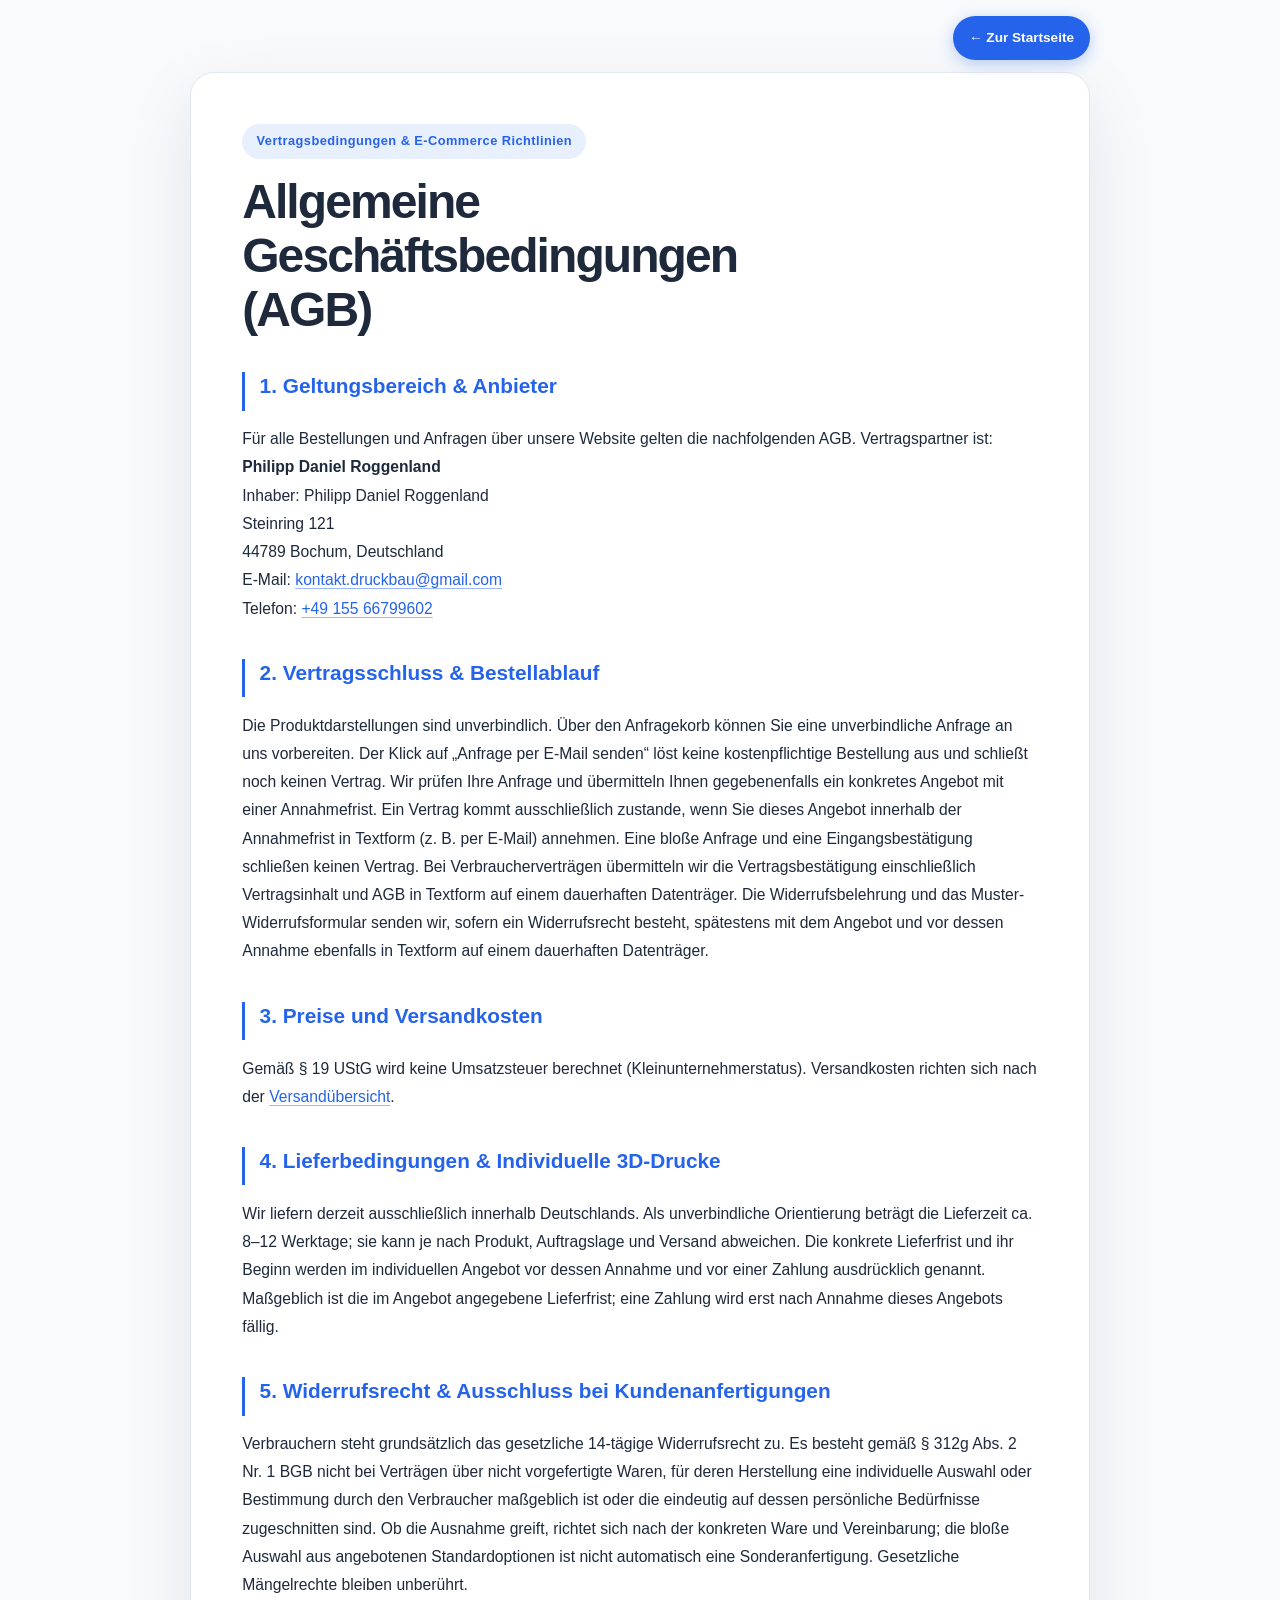
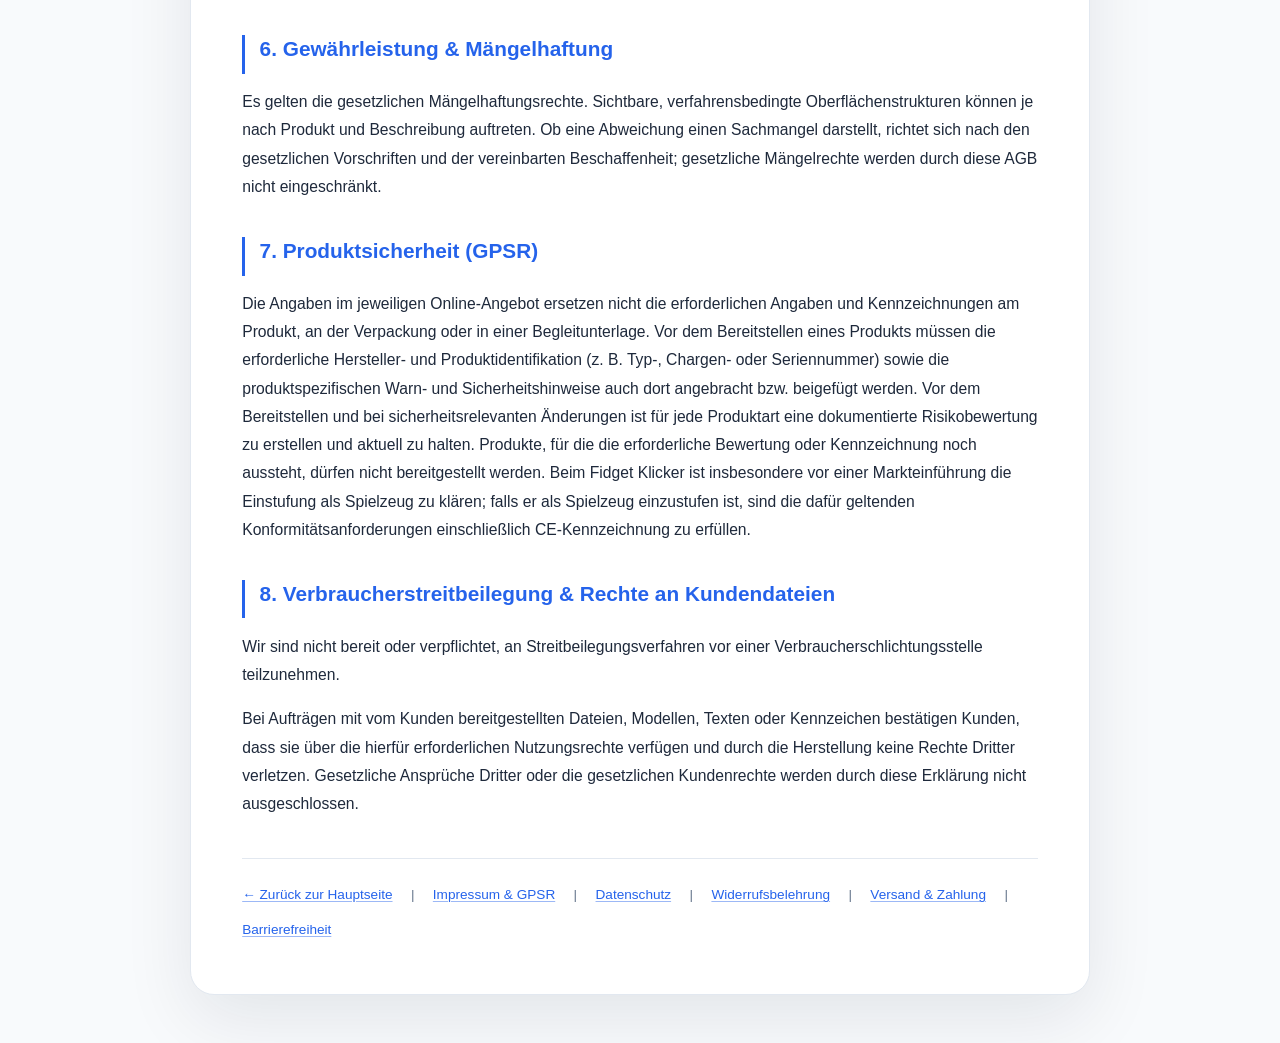
==== commit 083b5c2a: "Add files via upload" ====
--- a/agb.html
+++ b/agb.html
@@ -136,6 +136,7 @@
                 Für alle Bestellungen und Anfragen über unsere Website gelten die nachfolgenden AGB. Vertragspartner ist:
                 <br><strong><span data-legal="company-name">Philipp Daniel Roggenland</span></strong><br>
                 Inhaber: <span data-legal="owner-name">Philipp Daniel Roggenland</span><br>
+                <span data-legal="street">Steinring 121</span><br>
                 <span data-legal="city-line">44789 Bochum, Deutschland</span><br>
                 E-Mail: <a href="mailto:kontakt.druckbau@gmail.com" data-legal-mailto="email">kontakt.druckbau@gmail.com</a><br>
                 Telefon: <a data-legal-tel="phone" href="tel:+4915566799602"><span data-legal="phone">+49 155 66799602</span></a>
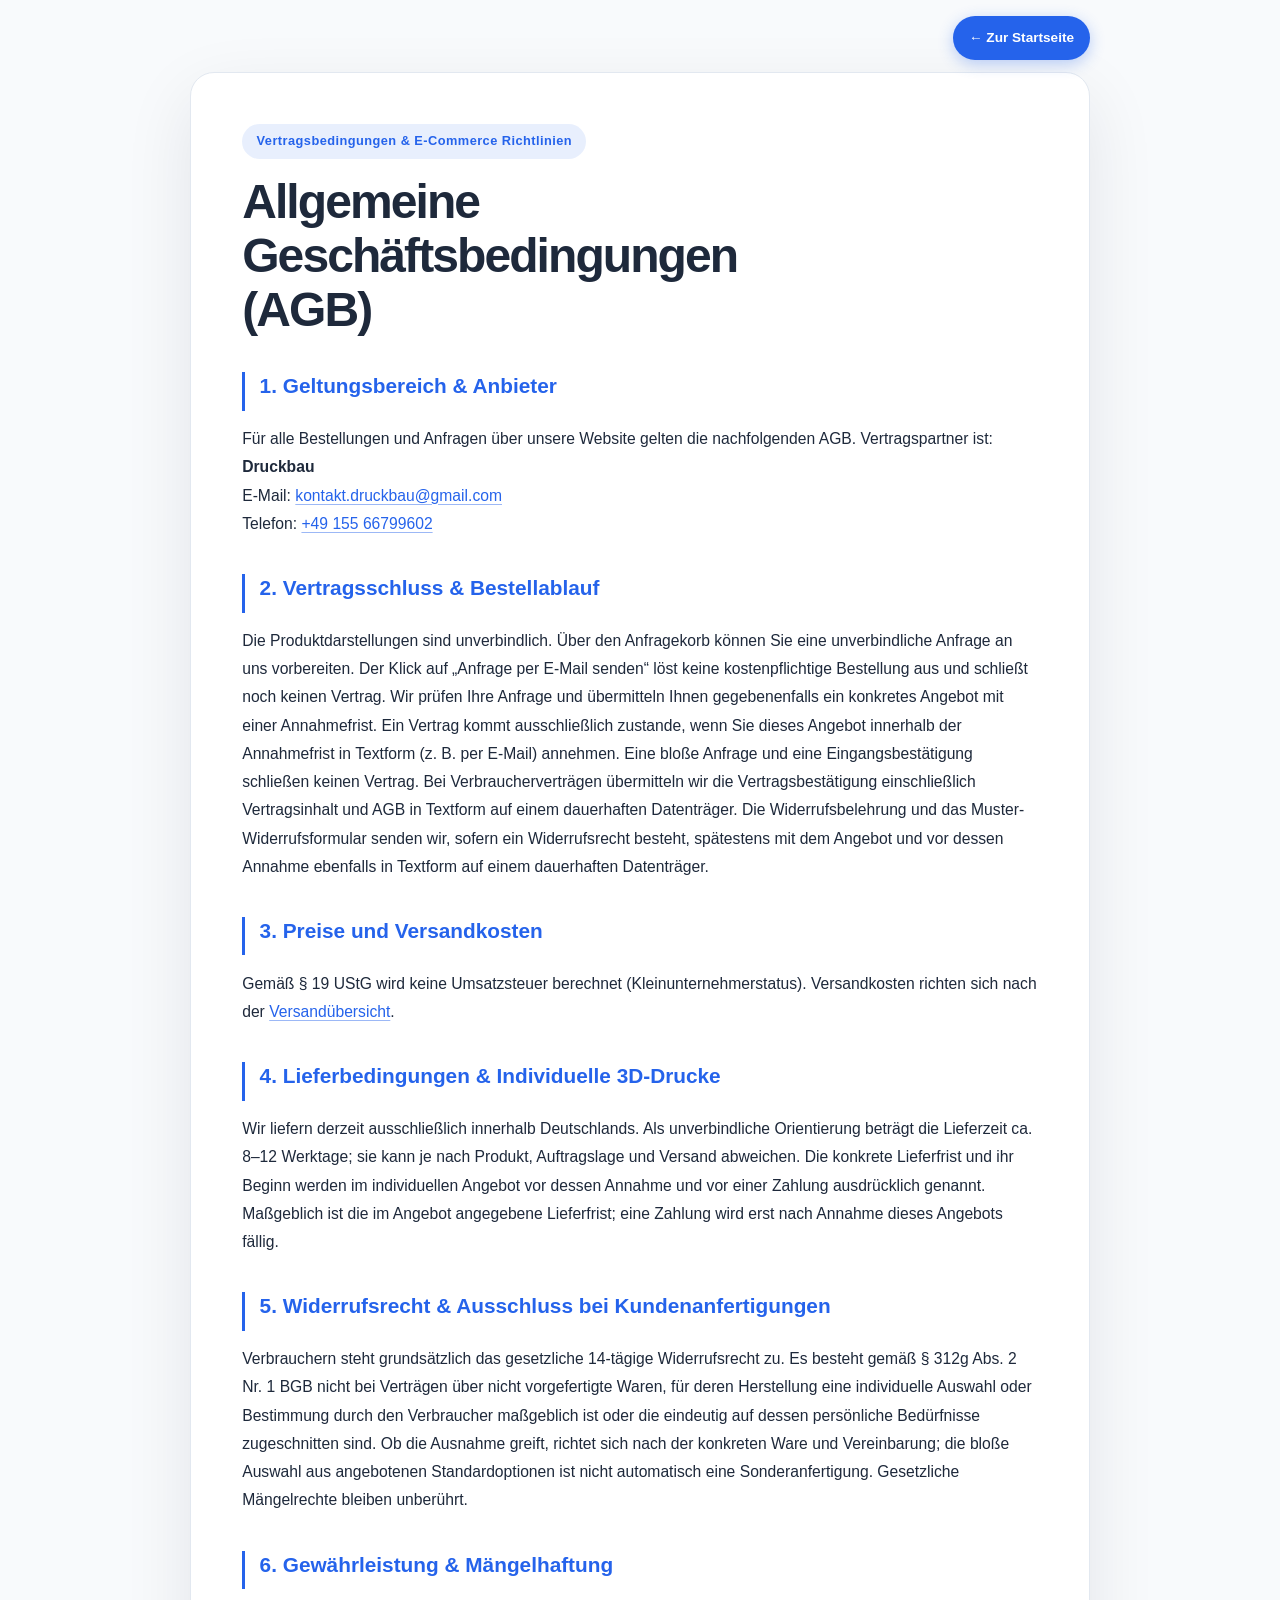
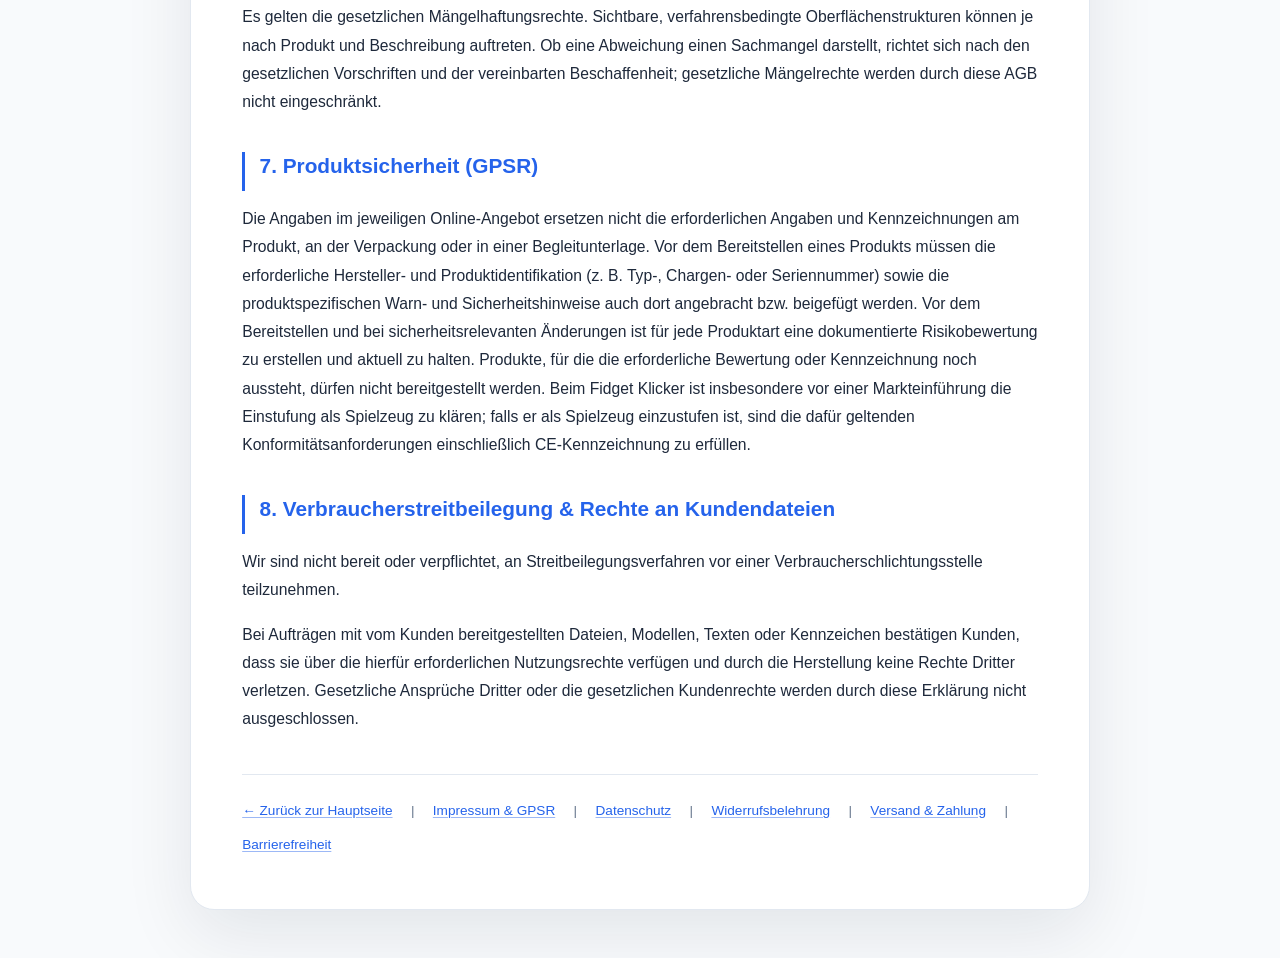
==== commit 687a641f: "Adresse und NAmen aus Abmahngründen entfernt" ====
--- a/agb.html
+++ b/agb.html
@@ -134,10 +134,7 @@
             <h2>1. Geltungsbereich & Anbieter</h2>
             <p>
                 Für alle Bestellungen und Anfragen über unsere Website gelten die nachfolgenden AGB. Vertragspartner ist:
-                <br><strong><span data-legal="company-name">Philipp Daniel Roggenland</span></strong><br>
-                Inhaber: <span data-legal="owner-name">Philipp Daniel Roggenland</span><br>
-                <span data-legal="street">Steinring 121</span><br>
-                <span data-legal="city-line">44789 Bochum, Deutschland</span><br>
+                <br><strong><span data-legal="company-name">Druckbau</span></strong><br>
                 E-Mail: <a href="mailto:kontakt.druckbau@gmail.com" data-legal-mailto="email">kontakt.druckbau@gmail.com</a><br>
                 Telefon: <a data-legal-tel="phone" href="tel:+4915566799602"><span data-legal="phone">+49 155 66799602</span></a>
             </p>
